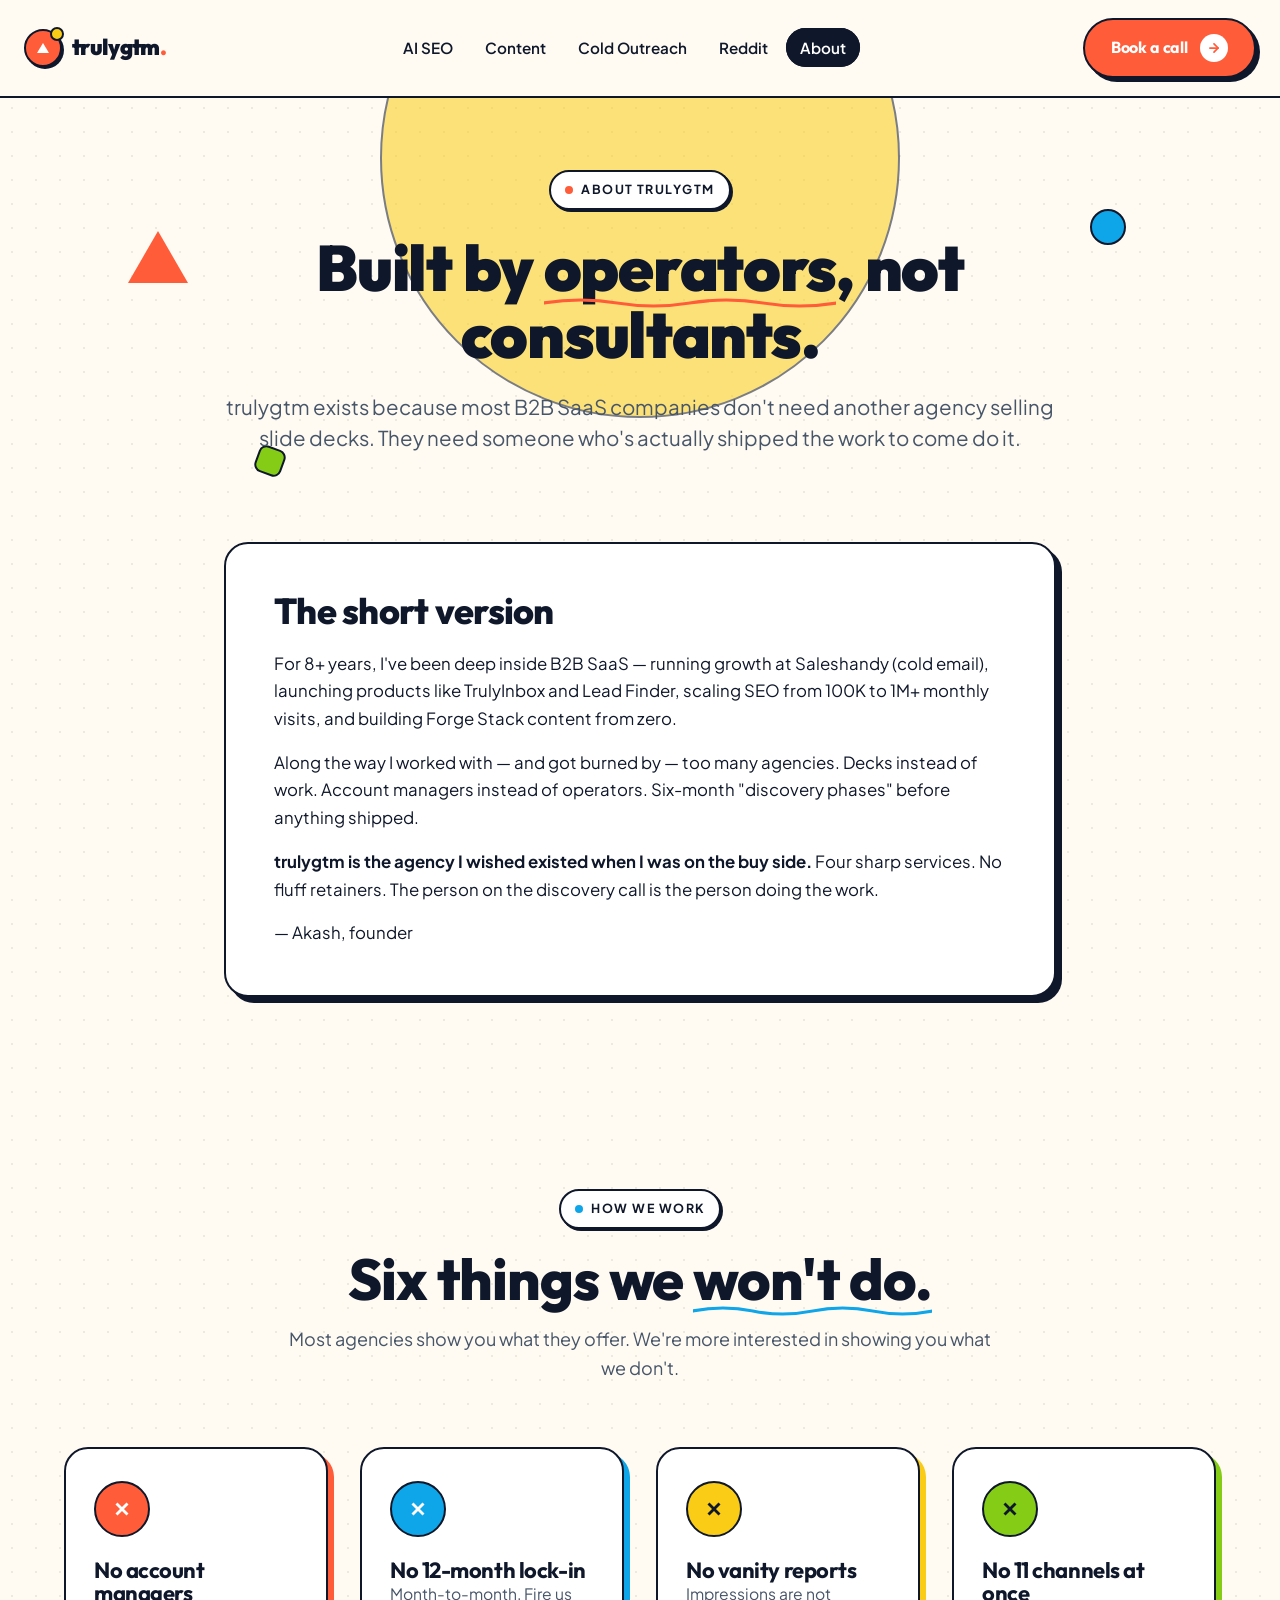
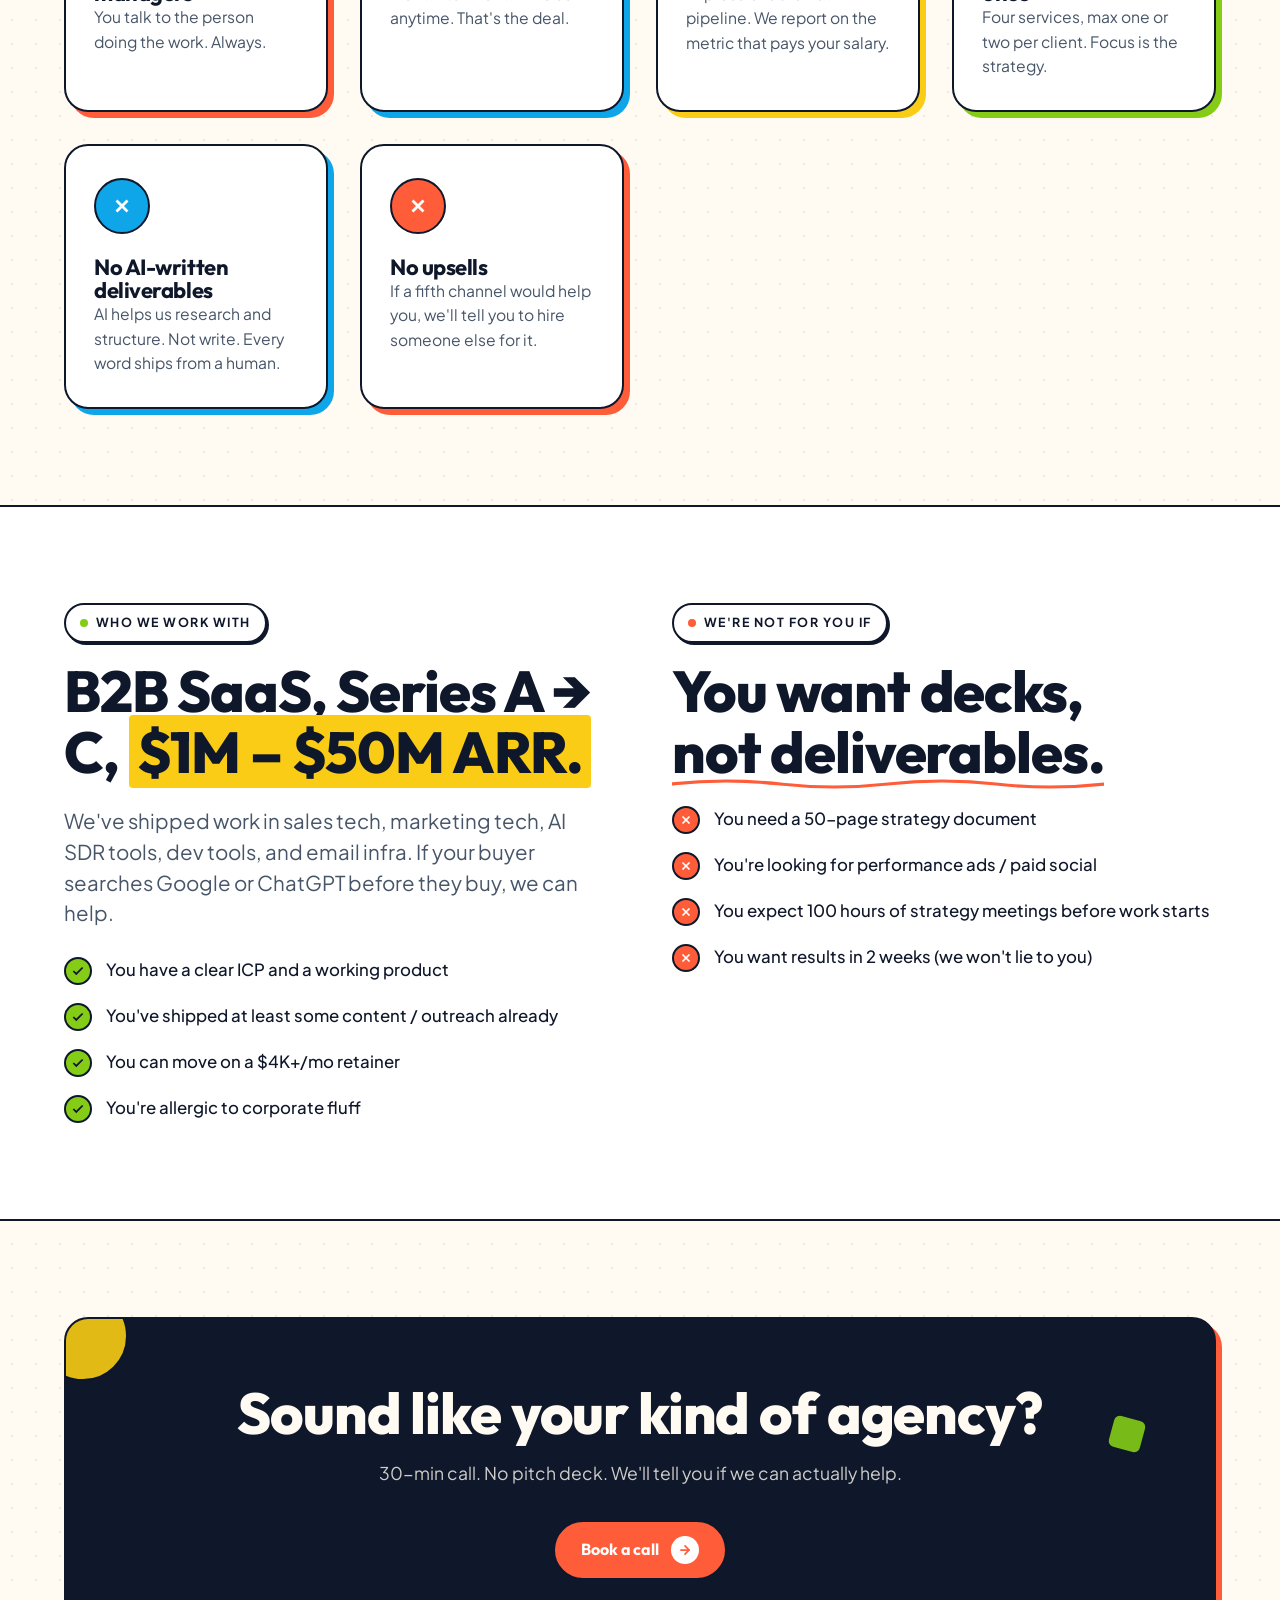
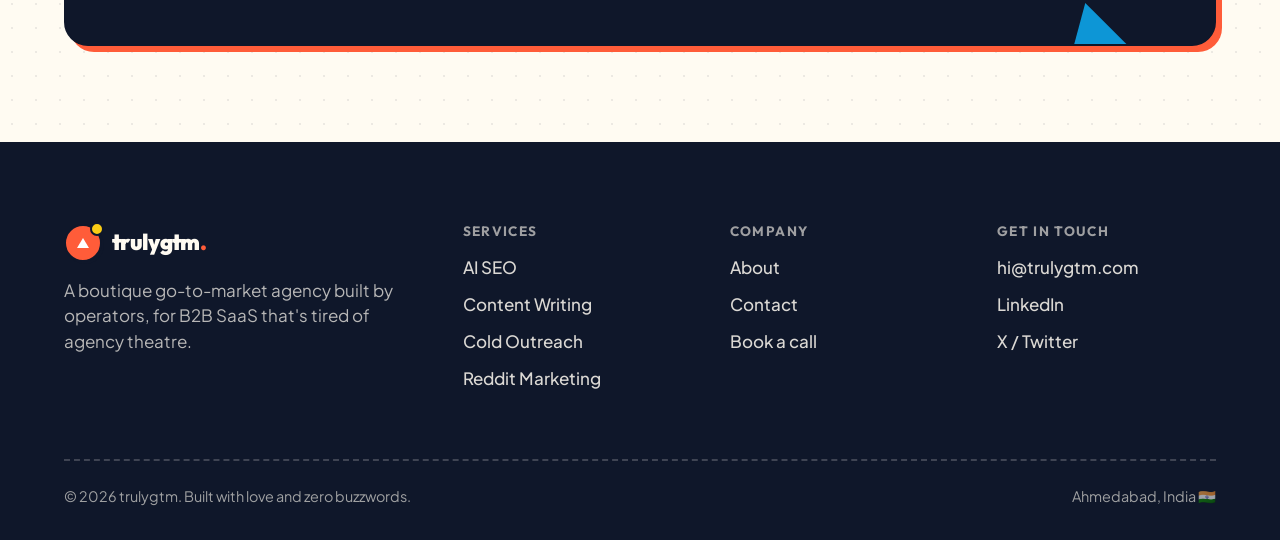
==== about.html @ ab3239a4 "Add files via upload" ====
<!DOCTYPE html>
<html lang="en">
<head>
  <meta charset="UTF-8" />
  <meta name="viewport" content="width=device-width, initial-scale=1.0" />
  <meta name="robots" content="noindex, nofollow" />
  <title>About trulygtm — Operators, not consultants</title>
  <meta name="description" content="trulygtm is a boutique GTM agency built by operators who've shipped real B2B SaaS products. No account managers. No agency theatre." />
  <link rel="stylesheet" href="styles.css" />
</head>
<body>

  <nav class="nav">
    <div class="nav-inner">
      <a href="index.html" class="logo">
        <span class="logo-mark"></span>
        <span>trulygtm<span style="color: var(--accent);">.</span></span>
      </a>
      <ul class="nav-links">
        <li><a href="ai-seo.html">AI SEO</a></li>
        <li><a href="content-writing.html">Content</a></li>
        <li><a href="cold-outreach.html">Cold Outreach</a></li>
        <li><a href="reddit-marketing.html">Reddit</a></li>
        <li><a href="about.html" class="active">About</a></li>
      </ul>
      <div class="nav-cta">
        <a href="book-a-call.html" class="btn btn-primary">Book a call
          <span class="arrow"><svg width="14" height="14" viewBox="0 0 24 24" fill="none" stroke="currentColor" stroke-width="3" stroke-linecap="round" stroke-linejoin="round"><path d="M5 12h14"/><path d="m12 5 7 7-7 7"/></svg></span>
        </a>
        <button class="menu-toggle" aria-label="Open menu">
          <svg width="22" height="22" viewBox="0 0 24 24" fill="none" stroke="currentColor" stroke-width="2.5" stroke-linecap="round"><line x1="4" y1="7" x2="20" y2="7"/><line x1="4" y1="12" x2="20" y2="12"/><line x1="4" y1="17" x2="20" y2="17"/></svg>
        </button>
      </div>
    </div>
  </nav>

  <!-- HERO -->
  <section class="service-hero" style="text-align: center;">
    <div style="position: absolute; width: 520px; height: 520px; background: var(--tertiary); border: 2px solid var(--border); border-radius: 50%; top: -200px; left: 50%; transform: translateX(-50%); opacity: 0.55; z-index: 0;"></div>

    <div class="shape shape-tri float-shape" style="top: 30%; left: 10%; border-bottom-color: var(--accent); animation-delay: -2s;"></div>
    <div class="shape shape-circle float-shape" style="top: 25%; right: 12%; width: 36px; height: 36px; background: var(--secondary); animation-delay: -1s;"></div>
    <div class="shape shape-square float-shape" style="bottom: 15%; left: 20%; width: 28px; height: 28px; background: var(--quaternary); transform: rotate(20deg); animation-delay: -3s;"></div>

    <div class="container-narrow" style="position: relative; z-index: 2;">
      <span class="eyebrow"><span class="dot"></span> About trulygtm</span>
      <h1 style="margin: 24px 0;">Built by <span class="squig">operators</span>, not consultants.</h1>
      <p class="lede" style="margin: 0 auto;">trulygtm exists because most B2B SaaS companies don't need another agency selling slide decks. They need someone who's actually shipped the work to come do it.</p>
    </div>
  </section>

  <!-- STORY -->
  <section style="padding-top: 0;">
    <div class="container-narrow">
      <div style="background: var(--card); border: 2px solid var(--border); border-radius: var(--r-lg); padding: 48px; box-shadow: var(--pop-lg);">
        <h3 style="margin-bottom: 20px;">The short version</h3>
        <p style="font-size: 1.05rem; line-height: 1.65; margin-bottom: 16px;">For 8+ years, I've been deep inside B2B SaaS — running growth at Saleshandy (cold email), launching products like TrulyInbox and Lead Finder, scaling SEO from 100K to 1M+ monthly visits, and building Forge Stack content from zero.</p>
        <p style="font-size: 1.05rem; line-height: 1.65; margin-bottom: 16px;">Along the way I worked with — and got burned by — too many agencies. Decks instead of work. Account managers instead of operators. Six-month "discovery phases" before anything shipped.</p>
        <p style="font-size: 1.05rem; line-height: 1.65; margin-bottom: 16px;"><strong>trulygtm is the agency I wished existed when I was on the buy side.</strong> Four sharp services. No fluff retainers. The person on the discovery call is the person doing the work.</p>
        <p style="font-size: 1.05rem; line-height: 1.65;">— Akash, founder</p>
      </div>
    </div>
  </section>

  <!-- PRINCIPLES -->
  <section>
    <div class="container">
      <div class="section-head">
        <span class="eyebrow sky"><span class="dot"></span> How we work</span>
        <h2>Six things we <span class="squig sky">won't do.</span></h2>
        <p>Most agencies show you what they offer. We're more interested in showing you what we don't.</p>
      </div>

      <div class="cards-grid cols-4">
        <div class="card coral" data-reveal>
          <span class="card-icon coral">
            <svg width="22" height="22" viewBox="0 0 24 24" fill="none" stroke="currentColor" stroke-width="3"><line x1="18" y1="6" x2="6" y2="18"/><line x1="6" y1="6" x2="18" y2="18"/></svg>
          </span>
          <h4>No account managers</h4>
          <p>You talk to the person doing the work. Always.</p>
        </div>
        <div class="card sky" data-reveal>
          <span class="card-icon sky">
            <svg width="22" height="22" viewBox="0 0 24 24" fill="none" stroke="currentColor" stroke-width="3"><line x1="18" y1="6" x2="6" y2="18"/><line x1="6" y1="6" x2="18" y2="18"/></svg>
          </span>
          <h4>No 12-month lock-in</h4>
          <p>Month-to-month. Fire us anytime. That's the deal.</p>
        </div>
        <div class="card sun" data-reveal>
          <span class="card-icon sun">
            <svg width="22" height="22" viewBox="0 0 24 24" fill="none" stroke="currentColor" stroke-width="3"><line x1="18" y1="6" x2="6" y2="18"/><line x1="6" y1="6" x2="18" y2="18"/></svg>
          </span>
          <h4>No vanity reports</h4>
          <p>Impressions are not pipeline. We report on the metric that pays your salary.</p>
        </div>
        <div class="card lime" data-reveal>
          <span class="card-icon lime">
            <svg width="22" height="22" viewBox="0 0 24 24" fill="none" stroke="currentColor" stroke-width="3"><line x1="18" y1="6" x2="6" y2="18"/><line x1="6" y1="6" x2="18" y2="18"/></svg>
          </span>
          <h4>No 11 channels at once</h4>
          <p>Four services, max one or two per client. Focus is the strategy.</p>
        </div>
        <div class="card sky" data-reveal>
          <span class="card-icon sky">
            <svg width="22" height="22" viewBox="0 0 24 24" fill="none" stroke="currentColor" stroke-width="3"><line x1="18" y1="6" x2="6" y2="18"/><line x1="6" y1="6" x2="18" y2="18"/></svg>
          </span>
          <h4>No AI-written deliverables</h4>
          <p>AI helps us research and structure. Not write. Every word ships from a human.</p>
        </div>
        <div class="card coral" data-reveal>
          <span class="card-icon coral">
            <svg width="22" height="22" viewBox="0 0 24 24" fill="none" stroke="currentColor" stroke-width="3"><line x1="18" y1="6" x2="6" y2="18"/><line x1="6" y1="6" x2="18" y2="18"/></svg>
          </span>
          <h4>No upsells</h4>
          <p>If a fifth channel would help you, we'll tell you to hire someone else for it.</p>
        </div>
      </div>
    </div>
  </section>

  <!-- WHO WE WORK WITH -->
  <section style="background: var(--card); border-top: 2px solid var(--border); border-bottom: 2px solid var(--border);">
    <div class="container">
      <div class="two-col">
        <div>
          <span class="eyebrow lime" style="--accent: var(--quaternary);"><span class="dot"></span> Who we work with</span>
          <h2 style="margin: 18px 0 24px;">B2B SaaS, Series A → C, <span class="highlight">$1M – $50M ARR.</span></h2>
          <p class="lede" style="margin-bottom: 28px;">We've shipped work in sales tech, marketing tech, AI SDR tools, dev tools, and email infra. If your buyer searches Google or ChatGPT before they buy, we can help.</p>

          <ul class="feature-list">
            <li>
              <span class="check"><svg width="14" height="14" viewBox="0 0 24 24" fill="none" stroke="currentColor" stroke-width="3"><path d="M20 6 9 17l-5-5"/></svg></span>
              You have a clear ICP and a working product
            </li>
            <li>
              <span class="check"><svg width="14" height="14" viewBox="0 0 24 24" fill="none" stroke="currentColor" stroke-width="3"><path d="M20 6 9 17l-5-5"/></svg></span>
              You've shipped at least some content / outreach already
            </li>
            <li>
              <span class="check"><svg width="14" height="14" viewBox="0 0 24 24" fill="none" stroke="currentColor" stroke-width="3"><path d="M20 6 9 17l-5-5"/></svg></span>
              You can move on a $4K+/mo retainer
            </li>
            <li>
              <span class="check"><svg width="14" height="14" viewBox="0 0 24 24" fill="none" stroke="currentColor" stroke-width="3"><path d="M20 6 9 17l-5-5"/></svg></span>
              You're allergic to corporate fluff
            </li>
          </ul>
        </div>

        <div>
          <span class="eyebrow"><span class="dot"></span> We're not for you if</span>
          <h2 style="margin: 18px 0 24px;">You want decks, <span class="squig">not deliverables.</span></h2>
          <ul class="feature-list">
            <li>
              <span class="check" style="background: var(--accent); color: white;"><svg width="14" height="14" viewBox="0 0 24 24" fill="none" stroke="currentColor" stroke-width="3"><line x1="18" y1="6" x2="6" y2="18"/><line x1="6" y1="6" x2="18" y2="18"/></svg></span>
              You need a 50-page strategy document
            </li>
            <li>
              <span class="check" style="background: var(--accent); color: white;"><svg width="14" height="14" viewBox="0 0 24 24" fill="none" stroke="currentColor" stroke-width="3"><line x1="18" y1="6" x2="6" y2="18"/><line x1="6" y1="6" x2="18" y2="18"/></svg></span>
              You're looking for performance ads / paid social
            </li>
            <li>
              <span class="check" style="background: var(--accent); color: white;"><svg width="14" height="14" viewBox="0 0 24 24" fill="none" stroke="currentColor" stroke-width="3"><line x1="18" y1="6" x2="6" y2="18"/><line x1="6" y1="6" x2="18" y2="18"/></svg></span>
              You expect 100 hours of strategy meetings before work starts
            </li>
            <li>
              <span class="check" style="background: var(--accent); color: white;"><svg width="14" height="14" viewBox="0 0 24 24" fill="none" stroke="currentColor" stroke-width="3"><line x1="18" y1="6" x2="6" y2="18"/><line x1="6" y1="6" x2="18" y2="18"/></svg></span>
              You want results in 2 weeks (we won't lie to you)
            </li>
          </ul>
        </div>
      </div>
    </div>
  </section>

  <!-- CTA -->
  <section>
    <div class="container">
      <div class="cta-banner">
        <div class="shape shape-circle" style="top: -28px; left: -28px; width: 90px; height: 90px; background: var(--tertiary);"></div>
        <div class="shape shape-tri" style="bottom: -10px; right: 8%; transform: rotate(-15deg); border-bottom-color: var(--secondary);"></div>
        <div class="shape shape-square" style="top: 30%; right: 6%; width: 36px; height: 36px; background: var(--quaternary); transform: rotate(15deg);"></div>
        <h2>Sound like your kind of agency?</h2>
        <p>30-min call. No pitch deck. We'll tell you if we can actually help.</p>
        <a href="book-a-call.html" class="btn btn-primary">Book a call
          <span class="arrow"><svg width="14" height="14" viewBox="0 0 24 24" fill="none" stroke="currentColor" stroke-width="3" stroke-linecap="round" stroke-linejoin="round"><path d="M5 12h14"/><path d="m12 5 7 7-7 7"/></svg></span>
        </a>
      </div>
    </div>
  </section>

  <footer>
    <div class="container">
      <div class="footer-grid">
        <div>
          <a href="index.html" class="logo" style="color: var(--bg);">
            <span class="logo-mark"></span>
            <span>trulygtm<span style="color: var(--accent);">.</span></span>
          </a>
          <p class="footer-tagline">A boutique go-to-market agency built by operators, for B2B SaaS that's tired of agency theatre.</p>
        </div>
        <div>
          <h5>Services</h5>
          <ul>
            <li><a href="ai-seo.html">AI SEO</a></li>
            <li><a href="content-writing.html">Content Writing</a></li>
            <li><a href="cold-outreach.html">Cold Outreach</a></li>
            <li><a href="reddit-marketing.html">Reddit Marketing</a></li>
          </ul>
        </div>
        <div>
          <h5>Company</h5>
          <ul>
            <li><a href="about.html">About</a></li>
            <li><a href="contact.html">Contact</a></li>
            <li><a href="book-a-call.html">Book a call</a></li>
          </ul>
        </div>
        <div>
          <h5>Get in touch</h5>
          <ul>
            <li><a href="mailto:hi@trulygtm.com">hi@trulygtm.com</a></li>
            <li><a href="#">LinkedIn</a></li>
            <li><a href="#">X / Twitter</a></li>
          </ul>
        </div>
      </div>
      <div class="footer-bottom">
        <span>© 2026 trulygtm. Built with love and zero buzzwords.</span>
        <span>Ahmedabad, India 🇮🇳</span>
      </div>
    </div>
  </footer>

  <script src="main.js"></script>
</body>
</html>
---- styles.css ----
/* ==========================================================================
   trulygtm.com — Playful Geometric Design System
   Color direction: Coral / Sky / Sun / Lime on warm cream
   ========================================================================== */

@import url('https://fonts.googleapis.com/css2?family=Outfit:wght@500;700;800;900&family=Plus+Jakarta+Sans:wght@400;500;600;700&display=swap');

/* --- Tokens --- */
:root {
  /* Colors */
  --bg: #FFFBF2;
  --fg: #0F172A;
  --muted: #F1F5F9;
  --muted-fg: #475569;
  --accent: #FF5C39;
  --accent-fg: #FFFFFF;
  --secondary: #0EA5E9;
  --tertiary: #FACC15;
  --quaternary: #84CC16;
  --border: #0F172A;
  --card: #FFFFFF;
  --ring: #FF5C39;

  /* Radii */
  --r-sm: 8px;
  --r-md: 16px;
  --r-lg: 24px;
  --r-full: 9999px;

  /* Shadow tokens */
  --pop: 4px 4px 0 0 var(--border);
  --pop-lg: 6px 6px 0 0 var(--border);
  --pop-sm: 2px 2px 0 0 var(--border);
  --pop-coral: 6px 6px 0 0 var(--accent);
  --pop-sky: 6px 6px 0 0 var(--secondary);
  --pop-sun: 6px 6px 0 0 var(--tertiary);
  --pop-lime: 6px 6px 0 0 var(--quaternary);

  /* Easing */
  --bounce: cubic-bezier(0.34, 1.56, 0.64, 1);
}

/* --- Reset --- */
*,
*::before,
*::after {
  box-sizing: border-box;
  margin: 0;
  padding: 0;
}

html {
  scroll-behavior: smooth;
}

body {
  background: var(--bg);
  color: var(--fg);
  font-family: 'Plus Jakarta Sans', system-ui, sans-serif;
  font-size: 17px;
  line-height: 1.6;
  -webkit-font-smoothing: antialiased;
  text-rendering: optimizeLegibility;
  overflow-x: hidden;
  background-image:
    radial-gradient(circle, rgba(15, 23, 42, 0.08) 1px, transparent 1px);
  background-size: 24px 24px;
  background-position: 0 0;
}

img,
svg {
  display: block;
  max-width: 100%;
}

a {
  color: inherit;
  text-decoration: none;
}

button {
  font-family: inherit;
  cursor: pointer;
  border: none;
  background: none;
}

ul {
  list-style: none;
}

/* --- Typography --- */
h1, h2, h3, h4, h5 {
  font-family: 'Outfit', system-ui, sans-serif;
  font-weight: 800;
  letter-spacing: -0.02em;
  line-height: 1.05;
  color: var(--fg);
}

h1 { font-size: clamp(2.5rem, 6vw, 5.5rem); font-weight: 900; }
h2 { font-size: clamp(2rem, 4.5vw, 3.75rem); }
h3 { font-size: clamp(1.5rem, 3vw, 2.25rem); }
h4 { font-size: 1.375rem; font-weight: 700; }
h5 { font-size: 1.125rem; font-weight: 700; }

.eyebrow {
  display: inline-flex;
  align-items: center;
  gap: 8px;
  font-family: 'Plus Jakarta Sans', sans-serif;
  font-size: 0.78rem;
  font-weight: 700;
  letter-spacing: 0.12em;
  text-transform: uppercase;
  padding: 8px 14px;
  background: var(--card);
  border: 2px solid var(--border);
  border-radius: var(--r-full);
  box-shadow: var(--pop-sm);
}

.eyebrow .dot {
  width: 8px;
  height: 8px;
  border-radius: 50%;
  background: var(--accent);
}

.eyebrow.sky .dot { background: var(--secondary); }
.eyebrow.sun .dot { background: var(--tertiary); }
.eyebrow.lime .dot { background: var(--quaternary); }

p { color: var(--fg); }
.muted { color: var(--muted-fg); }

.lede {
  font-size: clamp(1.125rem, 1.6vw, 1.375rem);
  line-height: 1.5;
  color: var(--muted-fg);
  max-width: 60ch;
}

/* Highlight word — squiggle underline */
.squig {
  position: relative;
  display: inline-block;
  white-space: nowrap;
}
.squig::after {
  content: '';
  position: absolute;
  left: 0;
  right: 0;
  bottom: -8px;
  height: 12px;
  background-image: url("data:image/svg+xml,%3Csvg xmlns='http://www.w3.org/2000/svg' viewBox='0 0 100 12' preserveAspectRatio='none'%3E%3Cpath d='M0 6 Q 12.5 0 25 6 T 50 6 T 75 6 T 100 6' fill='none' stroke='%23FF5C39' stroke-width='3' stroke-linecap='round'/%3E%3C/svg%3E");
  background-repeat: no-repeat;
  background-size: 100% 100%;
}
.squig.sky::after {
  background-image: url("data:image/svg+xml,%3Csvg xmlns='http://www.w3.org/2000/svg' viewBox='0 0 100 12' preserveAspectRatio='none'%3E%3Cpath d='M0 6 Q 12.5 0 25 6 T 50 6 T 75 6 T 100 6' fill='none' stroke='%230EA5E9' stroke-width='3' stroke-linecap='round'/%3E%3C/svg%3E");
}
.squig.sun::after {
  background-image: url("data:image/svg+xml,%3Csvg xmlns='http://www.w3.org/2000/svg' viewBox='0 0 100 12' preserveAspectRatio='none'%3E%3Cpath d='M0 6 Q 12.5 0 25 6 T 50 6 T 75 6 T 100 6' fill='none' stroke='%23FACC15' stroke-width='3' stroke-linecap='round'/%3E%3C/svg%3E");
}

.highlight {
  background: var(--tertiary);
  padding: 0 8px;
  border-radius: 4px;
  box-decoration-break: clone;
  -webkit-box-decoration-break: clone;
}

/* --- Layout --- */
.container {
  max-width: 1200px;
  margin: 0 auto;
  padding: 0 24px;
}

.container-narrow {
  max-width: 880px;
  margin: 0 auto;
  padding: 0 24px;
}

section {
  position: relative;
  padding: 96px 0;
}

@media (max-width: 768px) {
  section { padding: 64px 0; }
}

/* --- Buttons --- */
.btn {
  display: inline-flex;
  align-items: center;
  gap: 12px;
  padding: 14px 26px;
  font-family: 'Outfit', sans-serif;
  font-weight: 700;
  font-size: 1rem;
  letter-spacing: -0.01em;
  border-radius: var(--r-full);
  border: 2px solid var(--border);
  transition: transform 0.25s var(--bounce), box-shadow 0.25s var(--bounce);
  text-decoration: none;
  position: relative;
  white-space: nowrap;
}

.btn-primary {
  background: var(--accent);
  color: var(--accent-fg);
  box-shadow: var(--pop);
}

.btn-primary:hover {
  transform: translate(-2px, -2px);
  box-shadow: var(--pop-lg);
}

.btn-primary:active {
  transform: translate(2px, 2px);
  box-shadow: var(--pop-sm);
}

.btn-primary .arrow {
  width: 28px;
  height: 28px;
  background: white;
  color: var(--accent);
  border-radius: 50%;
  display: inline-flex;
  align-items: center;
  justify-content: center;
  flex-shrink: 0;
  transition: transform 0.3s var(--bounce);
}

.btn-primary:hover .arrow {
  transform: translateX(4px);
}

.btn-secondary {
  background: transparent;
  color: var(--fg);
  box-shadow: var(--pop);
}

.btn-secondary:hover {
  background: var(--tertiary);
  transform: translate(-2px, -2px);
  box-shadow: var(--pop-lg);
}

.btn-ghost {
  border: none;
  background: transparent;
  font-weight: 700;
  color: var(--fg);
  padding: 12px 18px;
}

.btn-ghost:hover {
  color: var(--accent);
}

/* --- Nav --- */
.nav {
  position: sticky;
  top: 0;
  z-index: 50;
  background: rgba(255, 251, 242, 0.85);
  backdrop-filter: blur(10px);
  border-bottom: 2px solid var(--border);
}

.nav-inner {
  display: flex;
  align-items: center;
  justify-content: space-between;
  padding: 18px 24px;
  max-width: 1280px;
  margin: 0 auto;
  gap: 24px;
}

.logo {
  display: flex;
  align-items: center;
  gap: 10px;
  font-family: 'Outfit', sans-serif;
  font-weight: 900;
  font-size: 1.4rem;
  letter-spacing: -0.03em;
}

.logo-mark {
  width: 38px;
  height: 38px;
  background: var(--accent);
  border: 2px solid var(--border);
  border-radius: 50%;
  display: inline-flex;
  align-items: center;
  justify-content: center;
  position: relative;
  box-shadow: var(--pop-sm);
}

.logo-mark::before {
  content: '';
  width: 14px;
  height: 14px;
  background: var(--tertiary);
  border: 2px solid var(--border);
  border-radius: 50%;
  position: absolute;
  top: -4px;
  right: -4px;
}

.logo-mark::after {
  content: '';
  width: 0;
  height: 0;
  border-left: 6px solid transparent;
  border-right: 6px solid transparent;
  border-bottom: 10px solid white;
}

.nav-links {
  display: flex;
  align-items: center;
  gap: 4px;
}

.nav-links a {
  font-weight: 600;
  font-size: 0.95rem;
  padding: 10px 14px;
  border-radius: var(--r-full);
  transition: all 0.2s ease;
}

.nav-links a:hover {
  background: var(--tertiary);
  border: 2px solid var(--border);
  padding: 8px 12px;
}

.nav-links a.active {
  background: var(--fg);
  color: white;
  border: 2px solid var(--border);
  padding: 8px 12px;
}

.nav-cta {
  display: flex;
  align-items: center;
  gap: 8px;
}

.menu-toggle {
  display: none;
  width: 44px;
  height: 44px;
  background: var(--card);
  border: 2px solid var(--border);
  border-radius: var(--r-md);
  box-shadow: var(--pop-sm);
  align-items: center;
  justify-content: center;
}

@media (max-width: 920px) {
  .nav-links {
    display: none;
    position: absolute;
    top: 100%;
    left: 16px;
    right: 16px;
    flex-direction: column;
    background: var(--card);
    border: 2px solid var(--border);
    border-radius: var(--r-lg);
    box-shadow: var(--pop);
    padding: 16px;
    margin-top: 8px;
  }
  .nav-links.open { display: flex; }
  .nav-links a { width: 100%; text-align: left; }
  .menu-toggle { display: inline-flex; }
  .nav-cta .btn-primary { display: none; }
}

/* --- Hero --- */
.hero {
  padding: 80px 0 120px;
  position: relative;
  overflow: hidden;
}

.hero-grid {
  display: grid;
  grid-template-columns: 1.1fr 0.9fr;
  gap: 64px;
  align-items: center;
  position: relative;
  z-index: 2;
}

.hero h1 {
  margin: 24px 0 28px;
}

.hero-actions {
  display: flex;
  gap: 14px;
  flex-wrap: wrap;
  margin-top: 36px;
}

/* Hero giant decorative circle */
.hero-blob {
  position: absolute;
  width: 460px;
  height: 460px;
  background: var(--tertiary);
  border: 2px solid var(--border);
  border-radius: 50%;
  top: -120px;
  left: -160px;
  z-index: 0;
  opacity: 0.55;
}

/* Hero visual block */
.hero-visual {
  position: relative;
  aspect-ratio: 1 / 1;
  max-width: 520px;
  margin-left: auto;
}

@media (max-width: 920px) {
  .hero-grid {
    grid-template-columns: 1fr;
    gap: 40px;
  }
  .hero-blob {
    width: 280px;
    height: 280px;
    top: -80px;
    left: -100px;
  }
  .hero-visual {
    max-width: 380px;
    margin: 0 auto;
  }
}

/* --- Floating shapes --- */
.shape {
  position: absolute;
  border: 2px solid var(--border);
  pointer-events: none;
}

.shape-circle { border-radius: 50%; }
.shape-tri {
  width: 0; height: 0;
  border-left: 30px solid transparent;
  border-right: 30px solid transparent;
  border-bottom: 52px solid var(--tertiary);
  border-top: none;
  background: none;
}
.shape-square {
  border-radius: var(--r-sm);
}
.shape-pill {
  border-radius: var(--r-full);
}

/* --- Trust strip / Marquee --- */
.marquee {
  border-top: 2px solid var(--border);
  border-bottom: 2px solid var(--border);
  background: var(--fg);
  color: var(--bg);
  overflow: hidden;
  padding: 18px 0;
}

.marquee-track {
  display: flex;
  gap: 64px;
  animation: marquee 28s linear infinite;
  white-space: nowrap;
  font-family: 'Outfit', sans-serif;
  font-weight: 800;
  font-size: 1.5rem;
  letter-spacing: -0.01em;
}

.marquee-track span {
  display: inline-flex;
  align-items: center;
  gap: 64px;
}

.marquee-track .pip {
  width: 14px;
  height: 14px;
  background: var(--accent);
  border-radius: 50%;
  flex-shrink: 0;
}

@keyframes marquee {
  to { transform: translateX(-50%); }
}

/* --- Section header --- */
.section-head {
  text-align: center;
  max-width: 720px;
  margin: 0 auto 64px;
}

.section-head .eyebrow {
  margin-bottom: 20px;
}

.section-head h2 {
  margin-bottom: 16px;
}

.section-head p {
  color: var(--muted-fg);
  font-size: 1.125rem;
}

/* --- Sticker Cards --- */
.cards-grid {
  display: grid;
  grid-template-columns: repeat(auto-fit, minmax(290px, 1fr));
  gap: 32px;
}

.cards-grid.cols-4 {
  grid-template-columns: repeat(4, 1fr);
}

@media (max-width: 1024px) { .cards-grid.cols-4 { grid-template-columns: repeat(2, 1fr); } }
@media (max-width: 560px) { .cards-grid.cols-4 { grid-template-columns: 1fr; } }

.card {
  background: var(--card);
  border: 2px solid var(--border);
  border-radius: var(--r-lg);
  padding: 32px 28px;
  position: relative;
  transition: transform 0.3s var(--bounce), box-shadow 0.3s var(--bounce);
  box-shadow: var(--pop-lg);
}

.card:hover {
  transform: translate(-3px, -3px) rotate(-0.6deg);
  box-shadow: 10px 10px 0 0 var(--border);
}

.card.coral { box-shadow: var(--pop-coral); }
.card.coral:hover { box-shadow: 10px 10px 0 0 var(--accent); }
.card.sky { box-shadow: var(--pop-sky); }
.card.sky:hover { box-shadow: 10px 10px 0 0 var(--secondary); }
.card.sun { box-shadow: var(--pop-sun); }
.card.sun:hover { box-shadow: 10px 10px 0 0 var(--tertiary); }
.card.lime { box-shadow: var(--pop-lime); }
.card.lime:hover { box-shadow: 10px 10px 0 0 var(--quaternary); }

.card-icon {
  width: 56px;
  height: 56px;
  background: var(--tertiary);
  border: 2px solid var(--border);
  border-radius: 50%;
  display: inline-flex;
  align-items: center;
  justify-content: center;
  margin-bottom: 22px;
  position: relative;
  flex-shrink: 0;
}

.card-icon.coral { background: var(--accent); color: white; }
.card-icon.sky { background: var(--secondary); color: white; }
.card-icon.sun { background: var(--tertiary); }
.card-icon.lime { background: var(--quaternary); }

.card h3 {
  font-size: 1.5rem;
  margin-bottom: 12px;
}

.card p {
  color: var(--muted-fg);
  font-size: 0.98rem;
  line-height: 1.55;
}

.card-link {
  display: inline-flex;
  align-items: center;
  gap: 6px;
  margin-top: 20px;
  font-family: 'Outfit', sans-serif;
  font-weight: 700;
  font-size: 0.95rem;
  color: var(--fg);
  border-bottom: 2px solid var(--fg);
  padding-bottom: 2px;
  transition: gap 0.25s var(--bounce), color 0.2s ease;
}

.card-link:hover {
  gap: 12px;
  color: var(--accent);
  border-color: var(--accent);
}

/* "Floating icon on top edge" variant */
.card-floaty {
  margin-top: 28px;
}
.card-floaty .card-icon {
  position: absolute;
  top: -28px;
  left: 28px;
  margin-bottom: 0;
}

/* --- Stats strip --- */
.stats {
  display: grid;
  grid-template-columns: repeat(4, 1fr);
  gap: 0;
  border: 2px solid var(--border);
  border-radius: var(--r-lg);
  background: var(--card);
  overflow: hidden;
  box-shadow: var(--pop-lg);
}

.stat {
  padding: 36px 28px;
  border-right: 2px solid var(--border);
  text-align: center;
  position: relative;
}

.stat:last-child { border-right: none; }

.stat-num {
  font-family: 'Outfit', sans-serif;
  font-weight: 900;
  font-size: clamp(2.5rem, 5vw, 4rem);
  line-height: 1;
  letter-spacing: -0.04em;
  color: var(--accent);
  margin-bottom: 8px;
}

.stat:nth-child(2) .stat-num { color: var(--secondary); }
.stat:nth-child(3) .stat-num { color: var(--quaternary); }
.stat:nth-child(4) .stat-num { color: var(--fg); }

.stat-label {
  font-size: 0.9rem;
  color: var(--muted-fg);
  font-weight: 600;
}

@media (max-width: 768px) {
  .stats { grid-template-columns: repeat(2, 1fr); }
  .stat { border-right: 2px solid var(--border); border-bottom: 2px solid var(--border); }
  .stat:nth-child(2) { border-right: none; }
  .stat:nth-child(3), .stat:nth-child(4) { border-bottom: none; }
  .stat:nth-child(4) { border-right: none; }
}

/* --- Process steps --- */
.steps {
  display: grid;
  grid-template-columns: repeat(4, 1fr);
  gap: 24px;
  position: relative;
}

@media (max-width: 920px) { .steps { grid-template-columns: repeat(2, 1fr); } }
@media (max-width: 560px) { .steps { grid-template-columns: 1fr; } }

.step {
  background: var(--card);
  border: 2px solid var(--border);
  border-radius: var(--r-lg);
  padding: 28px 24px;
  position: relative;
}

.step-num {
  display: inline-flex;
  align-items: center;
  justify-content: center;
  width: 44px;
  height: 44px;
  border-radius: 50%;
  background: var(--fg);
  color: var(--bg);
  font-family: 'Outfit', sans-serif;
  font-weight: 900;
  font-size: 1.1rem;
  border: 2px solid var(--border);
  margin-bottom: 18px;
}

.step:nth-child(1) .step-num { background: var(--accent); }
.step:nth-child(2) .step-num { background: var(--secondary); }
.step:nth-child(3) .step-num { background: var(--quaternary); }
.step:nth-child(4) .step-num { background: var(--tertiary); color: var(--fg); }

.step h4 { margin-bottom: 8px; }
.step p { color: var(--muted-fg); font-size: 0.95rem; }

/* --- FAQ --- */
.faq {
  max-width: 760px;
  margin: 0 auto;
}

.faq-item {
  background: var(--card);
  border: 2px solid var(--border);
  border-radius: var(--r-md);
  margin-bottom: 16px;
  box-shadow: var(--pop-sm);
  overflow: hidden;
  transition: box-shadow 0.2s ease;
}

.faq-item[open] {
  box-shadow: var(--pop);
}

.faq-item summary {
  padding: 22px 26px;
  font-family: 'Outfit', sans-serif;
  font-weight: 700;
  font-size: 1.1rem;
  cursor: pointer;
  display: flex;
  justify-content: space-between;
  align-items: center;
  list-style: none;
  gap: 16px;
}

.faq-item summary::-webkit-details-marker { display: none; }

.faq-item summary::after {
  content: '+';
  font-size: 1.6rem;
  font-weight: 700;
  color: var(--accent);
  width: 32px;
  height: 32px;
  border: 2px solid var(--border);
  border-radius: 50%;
  display: inline-flex;
  align-items: center;
  justify-content: center;
  background: var(--bg);
  flex-shrink: 0;
  transition: transform 0.3s var(--bounce);
}

.faq-item[open] summary::after {
  content: '−';
  background: var(--accent);
  color: white;
  transform: rotate(180deg);
}

.faq-item-body {
  padding: 0 26px 24px;
  color: var(--muted-fg);
  line-height: 1.6;
}

/* --- CTA Banner --- */
.cta-banner {
  background: var(--fg);
  color: var(--bg);
  border: 2px solid var(--border);
  border-radius: var(--r-lg);
  padding: 64px 48px;
  text-align: center;
  position: relative;
  overflow: hidden;
  box-shadow: var(--pop-coral);
}

.cta-banner h2 {
  color: var(--bg);
  margin-bottom: 16px;
  position: relative;
  z-index: 2;
}

.cta-banner p {
  color: rgba(255, 251, 242, 0.8);
  margin-bottom: 32px;
  font-size: 1.1rem;
  position: relative;
  z-index: 2;
}

.cta-banner .btn-primary {
  position: relative;
  z-index: 2;
}

.cta-banner .shape {
  opacity: 0.9;
}

@media (max-width: 600px) {
  .cta-banner { padding: 48px 24px; }
}

/* --- Footer --- */
footer {
  background: var(--fg);
  color: var(--bg);
  padding: 80px 0 32px;
  border-top: 2px solid var(--border);
}

.footer-grid {
  display: grid;
  grid-template-columns: 1.6fr 1fr 1fr 1fr;
  gap: 48px;
  margin-bottom: 56px;
}

@media (max-width: 768px) {
  .footer-grid { grid-template-columns: 1fr 1fr; gap: 36px; }
}
@media (max-width: 480px) {
  .footer-grid { grid-template-columns: 1fr; }
}

.footer-grid h5 {
  color: var(--bg);
  font-size: 0.85rem;
  text-transform: uppercase;
  letter-spacing: 0.1em;
  margin-bottom: 16px;
  opacity: 0.6;
}

.footer-grid ul li {
  margin-bottom: 10px;
}

.footer-grid ul li a {
  color: var(--bg);
  font-weight: 500;
  opacity: 0.85;
  transition: opacity 0.2s, color 0.2s;
}

.footer-grid ul li a:hover {
  opacity: 1;
  color: var(--tertiary);
}

.footer-tagline {
  color: rgba(255, 251, 242, 0.7);
  margin-top: 16px;
  max-width: 32ch;
  line-height: 1.5;
}

.footer-bottom {
  display: flex;
  justify-content: space-between;
  align-items: center;
  border-top: 2px dashed rgba(255, 251, 242, 0.2);
  padding-top: 24px;
  font-size: 0.9rem;
  color: rgba(255, 251, 242, 0.6);
  flex-wrap: wrap;
  gap: 16px;
}

/* --- Service page hero --- */
.service-hero {
  padding: 72px 0 88px;
  position: relative;
  overflow: hidden;
}

.service-hero-grid {
  display: grid;
  grid-template-columns: 1.2fr 0.8fr;
  gap: 56px;
  align-items: center;
}

.service-hero h1 {
  font-size: clamp(2.25rem, 5vw, 4.5rem);
  margin: 20px 0 24px;
}

.service-hero .lede {
  margin-bottom: 32px;
}

@media (max-width: 920px) {
  .service-hero-grid { grid-template-columns: 1fr; gap: 40px; }
}

/* --- Two column --- */
.two-col {
  display: grid;
  grid-template-columns: 1fr 1fr;
  gap: 64px;
  align-items: start;
}

@media (max-width: 920px) {
  .two-col { grid-template-columns: 1fr; gap: 40px; }
}

/* --- Feature list --- */
.feature-list {
  display: flex;
  flex-direction: column;
  gap: 18px;
}

.feature-list li {
  display: flex;
  gap: 14px;
  align-items: flex-start;
  font-size: 1.05rem;
  font-weight: 500;
}

.feature-list .check {
  width: 28px;
  height: 28px;
  background: var(--quaternary);
  border: 2px solid var(--border);
  border-radius: 50%;
  display: inline-flex;
  align-items: center;
  justify-content: center;
  flex-shrink: 0;
  color: var(--fg);
}

/* --- Form --- */
.form-card {
  background: var(--card);
  border: 2px solid var(--border);
  border-radius: var(--r-lg);
  padding: 40px;
  box-shadow: var(--pop-lg);
}

@media (max-width: 600px) { .form-card { padding: 28px 24px; } }

.form-row {
  display: grid;
  grid-template-columns: 1fr 1fr;
  gap: 20px;
  margin-bottom: 20px;
}

@media (max-width: 600px) { .form-row { grid-template-columns: 1fr; } }

.form-field {
  display: flex;
  flex-direction: column;
  gap: 8px;
  margin-bottom: 20px;
}

.form-field label {
  font-family: 'Outfit', sans-serif;
  font-size: 0.78rem;
  font-weight: 700;
  text-transform: uppercase;
  letter-spacing: 0.1em;
}

.form-field input,
.form-field textarea,
.form-field select {
  padding: 14px 16px;
  border: 2px solid #CBD5E1;
  border-radius: var(--r-md);
  background: white;
  font-family: 'Plus Jakarta Sans', sans-serif;
  font-size: 1rem;
  color: var(--fg);
  transition: all 0.2s ease;
  font-weight: 500;
}

.form-field input:focus,
.form-field textarea:focus,
.form-field select:focus {
  outline: none;
  border-color: var(--accent);
  box-shadow: 4px 4px 0 0 var(--accent);
}

.form-field textarea {
  resize: vertical;
  min-height: 120px;
  font-family: inherit;
}

/* --- Visual hero collage --- */
.collage {
  position: relative;
  width: 100%;
  height: 100%;
  min-height: 460px;
}

.collage-tile {
  position: absolute;
  background: var(--card);
  border: 2px solid var(--border);
  border-radius: var(--r-lg);
  padding: 20px;
  box-shadow: var(--pop);
}

/* --- Tags / pill list --- */
.tags {
  display: flex;
  flex-wrap: wrap;
  gap: 10px;
}
.tag {
  padding: 8px 14px;
  background: var(--card);
  border: 2px solid var(--border);
  border-radius: var(--r-full);
  font-size: 0.85rem;
  font-weight: 600;
  font-family: 'Outfit', sans-serif;
  box-shadow: var(--pop-sm);
}
.tag.coral { background: var(--accent); color: white; }
.tag.sky   { background: var(--secondary); color: white; }
.tag.sun   { background: var(--tertiary); color: var(--fg); }
.tag.lime  { background: var(--quaternary); color: var(--fg); }

/* --- Testimonial / quote card --- */
.quote-card {
  background: var(--tertiary);
  border: 2px solid var(--border);
  border-radius: var(--r-lg);
  padding: 36px 32px;
  box-shadow: var(--pop);
  position: relative;
}

.quote-card::before {
  content: '"';
  position: absolute;
  top: -28px;
  left: 24px;
  font-family: 'Outfit', sans-serif;
  font-size: 5rem;
  font-weight: 900;
  background: var(--accent);
  color: white;
  width: 56px;
  height: 56px;
  border: 2px solid var(--border);
  border-radius: 50%;
  display: flex;
  align-items: center;
  justify-content: center;
  line-height: 0.7;
  padding-top: 18px;
}

.quote-card blockquote {
  font-family: 'Outfit', sans-serif;
  font-weight: 600;
  font-size: 1.25rem;
  line-height: 1.4;
  margin-bottom: 20px;
  color: var(--fg);
}

.quote-card .quotee {
  font-size: 0.95rem;
  font-weight: 600;
  color: var(--fg);
}

.quote-card .quotee strong {
  display: block;
  font-family: 'Outfit', sans-serif;
}

/* --- Bento for service "what's included" --- */
.bento {
  display: grid;
  grid-template-columns: 2fr 1fr 1fr;
  grid-template-rows: auto auto;
  gap: 20px;
}

.bento > * {
  background: var(--card);
  border: 2px solid var(--border);
  border-radius: var(--r-lg);
  padding: 28px 24px;
  box-shadow: var(--pop);
}

.bento-1 { grid-column: 1 / span 2; grid-row: 1; background: var(--accent); color: white; }
.bento-1 h4 { color: white; }
.bento-2 { grid-column: 3; grid-row: 1 / span 2; background: var(--tertiary); }
.bento-3 { grid-column: 1; grid-row: 2; }
.bento-4 { grid-column: 2; grid-row: 2; background: var(--secondary); color: white; }
.bento-4 h4 { color: white; }

@media (max-width: 768px) {
  .bento {
    grid-template-columns: 1fr;
    grid-template-rows: auto;
  }
  .bento-1, .bento-2, .bento-3, .bento-4 {
    grid-column: 1;
    grid-row: auto;
  }
}

/* --- Compare table (used on AI SEO page) --- */
.compare {
  border: 2px solid var(--border);
  border-radius: var(--r-lg);
  overflow: hidden;
  background: var(--card);
  box-shadow: var(--pop);
}

.compare-row {
  display: grid;
  grid-template-columns: 1.4fr 1fr 1fr;
  border-bottom: 2px solid var(--border);
}
.compare-row:last-child { border-bottom: none; }

.compare-cell {
  padding: 20px 22px;
  border-right: 2px solid var(--border);
  font-size: 0.95rem;
  font-weight: 500;
}
.compare-cell:last-child { border-right: none; }

.compare-row.head {
  background: var(--fg);
  color: var(--bg);
  font-family: 'Outfit', sans-serif;
  font-weight: 700;
}
.compare-row.head .compare-cell { font-size: 1rem; }

.compare-row .compare-cell:nth-child(2) { background: rgba(15, 23, 42, 0.04); }
.compare-row.head .compare-cell:nth-child(2) { background: var(--accent); }

@media (max-width: 720px) {
  .compare-row { grid-template-columns: 1fr; }
  .compare-cell { border-right: none; border-bottom: 2px solid var(--border); }
  .compare-cell:last-child { border-bottom: none; }
}

/* --- Animations --- */
@keyframes pop-in {
  0%   { transform: scale(0.6) translateY(20px); opacity: 0; }
  60%  { transform: scale(1.06) translateY(-4px); opacity: 1; }
  100% { transform: scale(1) translateY(0); opacity: 1; }
}

@keyframes wiggle {
  0%, 100% { transform: rotate(0); }
  25% { transform: rotate(3deg); }
  75% { transform: rotate(-3deg); }
}

@keyframes float {
  0%, 100% { transform: translateY(0); }
  50% { transform: translateY(-12px); }
}

@keyframes spin-slow {
  to { transform: rotate(360deg); }
}

.pop-in {
  animation: pop-in 0.6s var(--bounce) both;
}

.float-shape {
  animation: float 6s ease-in-out infinite;
}

.spin-slow {
  animation: spin-slow 18s linear infinite;
}

.wiggle-on-hover:hover {
  animation: wiggle 0.5s ease;
}

/* Stagger entrance for hero children */
.hero-text > * { animation: pop-in 0.8s var(--bounce) both; }
.hero-text > *:nth-child(1) { animation-delay: 0.05s; }
.hero-text > *:nth-child(2) { animation-delay: 0.15s; }
.hero-text > *:nth-child(3) { animation-delay: 0.25s; }
.hero-text > *:nth-child(4) { animation-delay: 0.35s; }

@media (prefers-reduced-motion: reduce) {
  *, *::before, *::after {
    animation-duration: 0.01ms !important;
    animation-iteration-count: 1 !important;
    transition-duration: 0.01ms !important;
    scroll-behavior: auto !important;
  }
}

/* --- Utility --- */
.center { text-align: center; }
.mb-sm { margin-bottom: 16px; }
.mb-md { margin-bottom: 32px; }
.mb-lg { margin-bottom: 64px; }
.mt-md { margin-top: 32px; }
.mt-lg { margin-top: 64px; }

.bg-cream { background: var(--bg); }
.bg-card { background: var(--card); }
.bg-fg { background: var(--fg); color: var(--bg); }

.divider-squig {
  height: 24px;
  background-image: url("data:image/svg+xml,%3Csvg xmlns='http://www.w3.org/2000/svg' viewBox='0 0 100 8' preserveAspectRatio='none'%3E%3Cpath d='M0 4 Q 6.25 0 12.5 4 T 25 4 T 37.5 4 T 50 4 T 62.5 4 T 75 4 T 87.5 4 T 100 4' fill='none' stroke='%230F172A' stroke-width='1.6' stroke-linecap='round'/%3E%3C/svg%3E");
  background-repeat: repeat-x;
  background-size: 100px 24px;
}
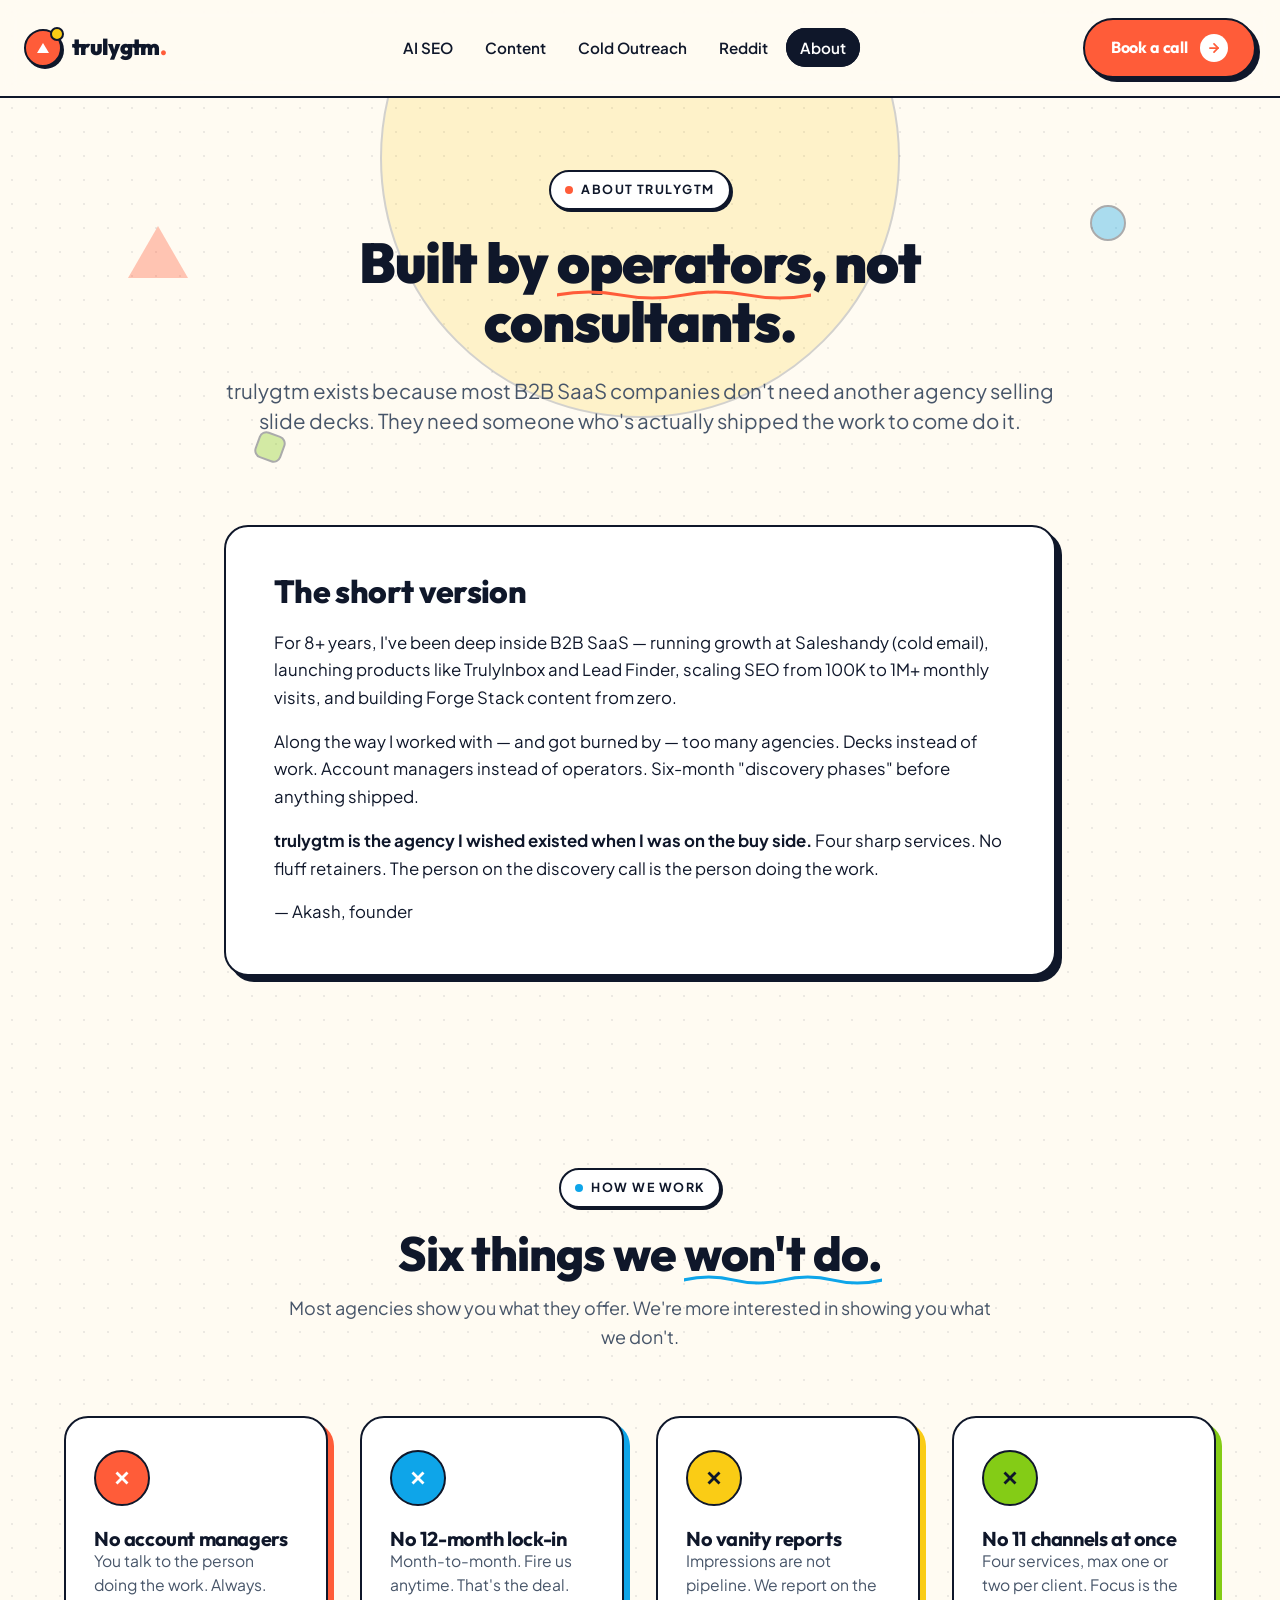
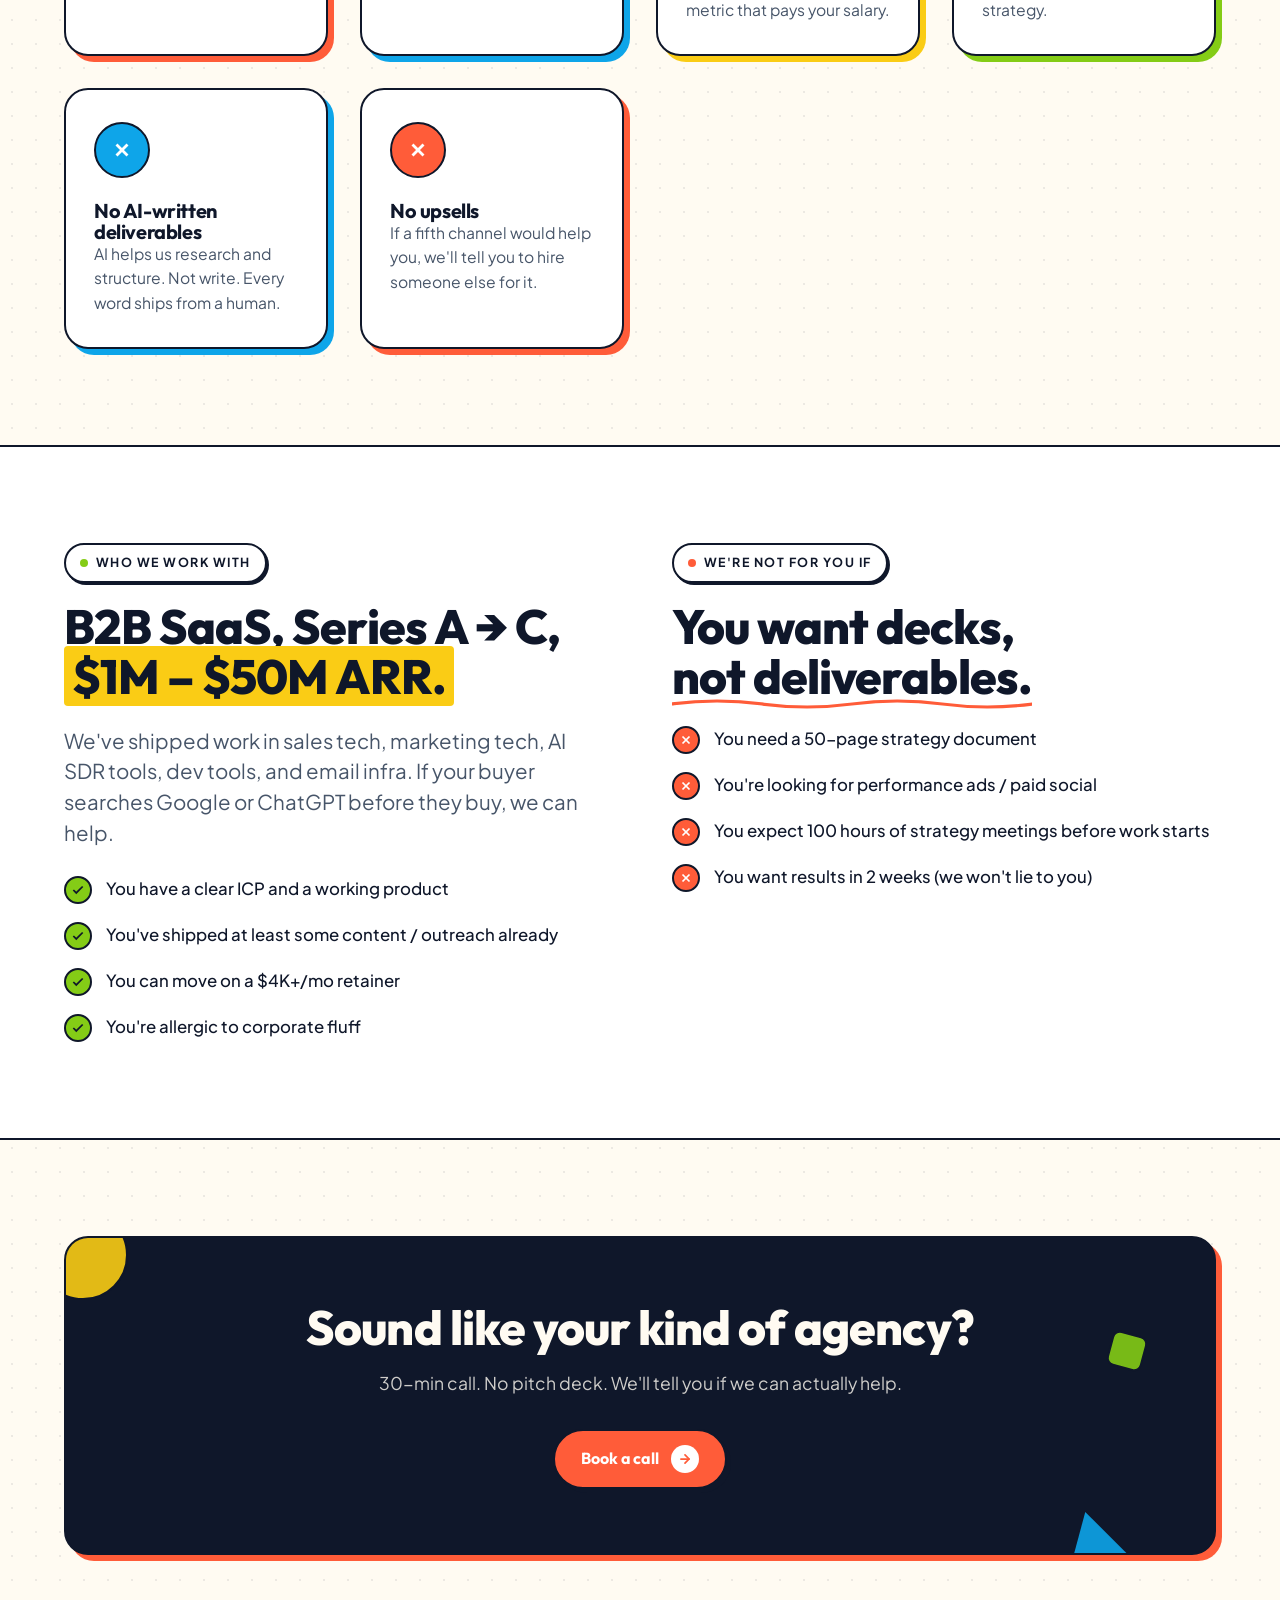
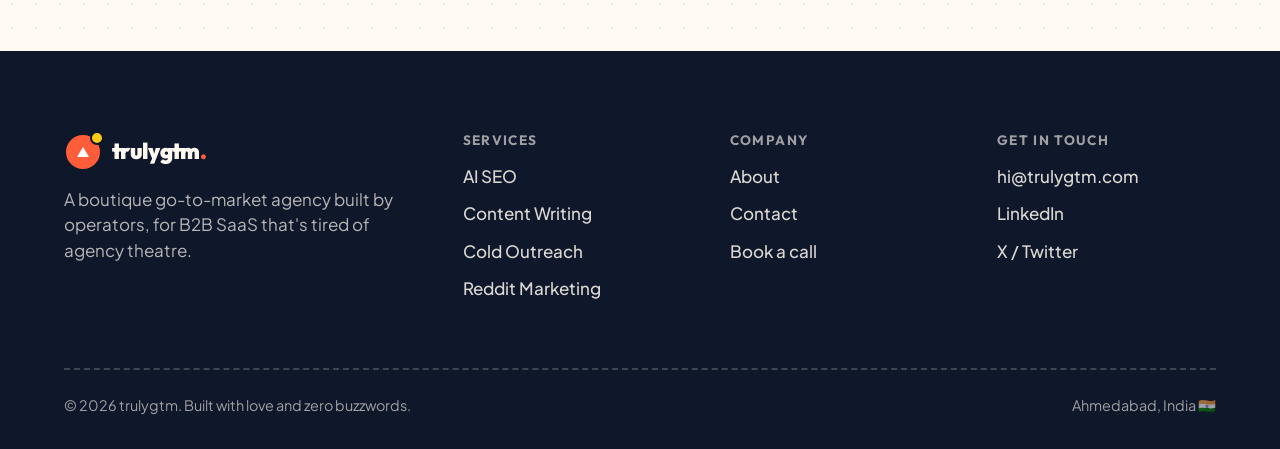
==== commit 2e69a1c4: "Add files via upload" ====
--- a/about.html
+++ b/about.html
@@ -36,7 +36,7 @@
 
   <!-- HERO -->
   <section class="service-hero" style="text-align: center;">
-    <div style="position: absolute; width: 520px; height: 520px; background: var(--tertiary); border: 2px solid var(--border); border-radius: 50%; top: -200px; left: 50%; transform: translateX(-50%); opacity: 0.55; z-index: 0;"></div>
+    <div style="position: absolute; width: 520px; height: 520px; background: var(--tertiary); border: 2px solid var(--border); border-radius: 50%; top: -200px; left: 50%; transform: translateX(-50%); opacity: 0.18; z-index: 0;"></div>
 
     <div class="shape shape-tri float-shape" style="top: 30%; left: 10%; border-bottom-color: var(--accent); animation-delay: -2s;"></div>
     <div class="shape shape-circle float-shape" style="top: 25%; right: 12%; width: 36px; height: 36px; background: var(--secondary); animation-delay: -1s;"></div>
--- a/styles.css
+++ b/styles.css
@@ -99,11 +99,17 @@
   color: var(--fg);
 }
 
-h1 { font-size: clamp(2.5rem, 6vw, 5.5rem); font-weight: 900; }
-h2 { font-size: clamp(2rem, 4.5vw, 3.75rem); }
-h3 { font-size: clamp(1.5rem, 3vw, 2.25rem); }
-h4 { font-size: 1.375rem; font-weight: 700; }
-h5 { font-size: 1.125rem; font-weight: 700; }
+h1 { font-size: clamp(2rem, 5vw, 4.5rem); font-weight: 900; }
+h2 { font-size: clamp(1.75rem, 3.8vw, 3rem); }
+h3 { font-size: clamp(1.375rem, 2.6vw, 2rem); }
+h4 { font-size: 1.25rem; font-weight: 700; }
+h5 { font-size: 1.05rem; font-weight: 700; }
+
+@media (max-width: 768px) {
+  h1 { font-size: clamp(1.875rem, 8vw, 2.5rem); line-height: 1.1; }
+  h2 { font-size: clamp(1.5rem, 6vw, 2rem); line-height: 1.15; }
+  h3 { font-size: clamp(1.25rem, 5vw, 1.625rem); }
+}
 
 .eyebrow {
   display: inline-flex;
@@ -417,6 +423,11 @@
   z-index: 2;
 }
 
+.hero-text {
+  position: relative;
+  z-index: 3;
+}
+
 .hero h1 {
   margin: 24px 0 28px;
 }
@@ -428,7 +439,7 @@
   margin-top: 36px;
 }
 
-/* Hero giant decorative circle */
+/* Hero giant decorative circle - faded background */
 .hero-blob {
   position: absolute;
   width: 460px;
@@ -439,39 +450,150 @@
   top: -120px;
   left: -160px;
   z-index: 0;
-  opacity: 0.55;
-}
-
-/* Hero visual block */
+  opacity: 0.2;
+  pointer-events: none;
+}
+
+/* Hero visual block - rebuilt for clean responsive */
 .hero-visual {
   position: relative;
-  aspect-ratio: 1 / 1;
-  max-width: 520px;
+  display: grid;
+  grid-template-columns: 1fr 1fr;
+  grid-template-rows: auto auto;
+  gap: 16px;
+  max-width: 480px;
   margin-left: auto;
+  padding: 16px;
+}
+
+.hero-tile {
+  background: var(--card);
+  border: 2px solid var(--border);
+  border-radius: var(--r-lg);
+  padding: 22px 20px;
+  box-shadow: var(--pop);
+  position: relative;
+}
+
+.hero-tile-1 {
+  grid-column: 1 / span 2;
+  grid-row: 1;
+  transform: rotate(-1.5deg);
+}
+
+.hero-tile-2 {
+  grid-column: 1 / span 2;
+  grid-row: 2;
+  background: var(--tertiary);
+  transform: rotate(1.5deg);
+}
+
+.hero-tile-eyebrow {
+  font-size: 0.7rem;
+  font-weight: 700;
+  text-transform: uppercase;
+  letter-spacing: 0.1em;
+  color: var(--muted-fg);
+  margin-bottom: 8px;
+}
+
+.hero-tile-q {
+  font-family: 'Outfit', sans-serif;
+  font-weight: 700;
+  font-size: 1.05rem;
+  line-height: 1.3;
+}
+
+.hero-tile-cited {
+  display: inline-flex;
+  align-items: center;
+  gap: 6px;
+  margin-top: 12px;
+  font-size: 0.85rem;
+  font-weight: 700;
+  color: var(--fg);
+  background: var(--quaternary);
+  padding: 4px 10px;
+  border-radius: var(--r-full);
+  border: 2px solid var(--border);
+}
+
+.hero-cited-dot {
+  width: 8px;
+  height: 8px;
+  background: var(--fg);
+  border-radius: 50%;
+}
+
+.hero-tile-num {
+  font-family: 'Outfit', sans-serif;
+  font-weight: 900;
+  font-size: 2.4rem;
+  line-height: 1;
+  letter-spacing: -0.04em;
+}
+
+.hero-tile-label {
+  font-size: 0.9rem;
+  font-weight: 600;
+  margin-top: 6px;
+}
+
+.hero-tile-bars {
+  display: flex;
+  gap: 5px;
+  margin-top: 14px;
+  align-items: end;
+  height: 36px;
+}
+
+.hero-tile-bars span {
+  width: 12px;
+  background: var(--fg);
+  border-radius: 2px;
+}
+
+.hero-star {
+  position: absolute;
+  top: -20px;
+  right: -10px;
+  width: 70px;
+  height: 70px;
+  z-index: 4;
 }
 
 @media (max-width: 920px) {
   .hero-grid {
     grid-template-columns: 1fr;
-    gap: 40px;
+    gap: 32px;
+  }
+  .hero-visual {
+    max-width: 100%;
+    margin: 0 auto;
+    padding: 8px;
   }
   .hero-blob {
-    width: 280px;
-    height: 280px;
-    top: -80px;
-    left: -100px;
-  }
-  .hero-visual {
-    max-width: 380px;
-    margin: 0 auto;
-  }
-}
-
-/* --- Floating shapes --- */
+    width: 240px;
+    height: 240px;
+    top: -60px;
+    left: -80px;
+    opacity: 0.18;
+  }
+  .hero-star {
+    width: 56px;
+    height: 56px;
+    top: -16px;
+    right: -4px;
+  }
+}
+
+/* --- Floating shapes (subtle background decoration) --- */
 .shape {
   position: absolute;
   border: 2px solid var(--border);
   pointer-events: none;
+  opacity: 0.35;
+  z-index: 0;
 }
 
 .shape-circle { border-radius: 50%; }
@@ -919,15 +1041,23 @@
   overflow: hidden;
 }
 
+.service-hero > .container,
+.service-hero > .container-narrow {
+  position: relative;
+  z-index: 2;
+}
+
 .service-hero-grid {
   display: grid;
   grid-template-columns: 1.2fr 0.8fr;
   gap: 56px;
   align-items: center;
+  position: relative;
+  z-index: 2;
 }
 
 .service-hero h1 {
-  font-size: clamp(2.25rem, 5vw, 4.5rem);
+  font-size: clamp(1.875rem, 4.5vw, 3.5rem);
   margin: 20px 0 24px;
 }
 
@@ -936,7 +1066,8 @@
 }
 
 @media (max-width: 920px) {
-  .service-hero-grid { grid-template-columns: 1fr; gap: 40px; }
+  .service-hero { padding: 48px 0 64px; }
+  .service-hero-grid { grid-template-columns: 1fr; gap: 32px; }
 }
 
 /* --- Two column --- */
@@ -1278,3 +1409,229 @@
   background-repeat: repeat-x;
   background-size: 100px 24px;
 }
+
+/* ==========================================================================
+   MOBILE RESPONSIVE OVERRIDES
+   Applied below 768px — all pages
+   ========================================================================== */
+
+@media (max-width: 768px) {
+  body {
+    font-size: 16px;
+  }
+
+  .container, .container-narrow {
+    padding: 0 20px;
+  }
+
+  /* Tighter section padding on mobile */
+  section {
+    padding: 56px 0;
+  }
+
+  /* Hero-specific mobile padding */
+  .hero {
+    padding: 48px 0 72px;
+  }
+
+  /* Section headers - tighter spacing */
+  .section-head {
+    margin-bottom: 40px;
+  }
+
+  /* Buttons - full width on tight screens for tappability */
+  .hero-actions {
+    flex-direction: column;
+    align-items: stretch;
+    gap: 12px;
+    margin-top: 28px;
+  }
+  .hero-actions .btn {
+    justify-content: center;
+    width: 100%;
+  }
+
+  .btn {
+    padding: 14px 22px;
+    font-size: 0.95rem;
+  }
+
+  /* Lede smaller on mobile */
+  .lede {
+    font-size: 1rem;
+  }
+
+  /* Eyebrow smaller */
+  .eyebrow {
+    font-size: 0.7rem;
+    padding: 6px 12px;
+  }
+
+  /* Hide most decorative shapes on mobile to prevent overflow */
+  .shape {
+    display: none;
+  }
+  /* Keep one decorative element max per section */
+  section .shape:first-of-type {
+    display: block;
+    opacity: 0.2;
+  }
+
+  /* Fade hero blob hard on mobile */
+  .hero-blob {
+    width: 200px;
+    height: 200px;
+    opacity: 0.15;
+    top: -50px;
+    left: -60px;
+  }
+
+  /* Service hero blob - subtle on mobile */
+  .service-hero > div[style*="border-radius: 50%"] {
+    opacity: 0.18 !important;
+    width: 240px !important;
+    height: 240px !important;
+    top: -80px !important;
+    right: -100px !important;
+  }
+
+  /* Cards - reduce shadow size on mobile */
+  .card {
+    padding: 24px 20px;
+    box-shadow: 4px 4px 0 0 var(--border);
+  }
+  .card.coral { box-shadow: 4px 4px 0 0 var(--accent); }
+  .card.sky { box-shadow: 4px 4px 0 0 var(--secondary); }
+  .card.sun { box-shadow: 4px 4px 0 0 var(--tertiary); }
+  .card.lime { box-shadow: 4px 4px 0 0 var(--quaternary); }
+
+  /* Disable wiggle hover effect on touch */
+  .card:hover {
+    transform: none;
+  }
+
+  /* Stats grid stacked on mobile */
+  .stats {
+    box-shadow: 4px 4px 0 0 var(--border);
+  }
+  .stat {
+    padding: 24px 20px;
+  }
+
+  /* Steps tighter */
+  .step {
+    padding: 22px 20px;
+  }
+
+  /* FAQ tighter */
+  .faq-item summary {
+    padding: 18px 20px;
+    font-size: 1rem;
+  }
+  .faq-item-body {
+    padding: 0 20px 20px;
+    font-size: 0.95rem;
+  }
+
+  /* CTA banner mobile */
+  .cta-banner {
+    padding: 40px 24px;
+    box-shadow: 4px 4px 0 0 var(--accent);
+  }
+  .cta-banner h2 {
+    font-size: 1.5rem;
+  }
+
+  /* Form mobile */
+  .form-card {
+    padding: 24px 20px;
+    box-shadow: 4px 4px 0 0 var(--border);
+  }
+
+  /* Quote card mobile */
+  .quote-card {
+    padding: 32px 24px;
+  }
+  .quote-card blockquote {
+    font-size: 1.05rem;
+  }
+  .quote-card::before {
+    width: 44px;
+    height: 44px;
+    font-size: 3.5rem;
+    top: -22px;
+    padding-top: 14px;
+  }
+
+  /* Bento - stack on mobile */
+  .bento {
+    grid-template-columns: 1fr;
+    gap: 16px;
+  }
+  .bento > * {
+    padding: 22px 20px;
+    box-shadow: 4px 4px 0 0 var(--border);
+  }
+
+  /* Compare table mobile - full padding cleanup */
+  .compare-cell {
+    padding: 14px 16px;
+    font-size: 0.9rem;
+  }
+
+  /* Two-col always single column */
+  .two-col {
+    grid-template-columns: 1fr;
+    gap: 32px;
+  }
+
+  /* Footer cleanup */
+  footer {
+    padding: 56px 0 24px;
+  }
+  .footer-bottom {
+    flex-direction: column;
+    align-items: flex-start;
+    gap: 8px;
+  }
+
+  /* Marquee a touch smaller */
+  .marquee-track {
+    font-size: 1.15rem;
+    gap: 40px;
+  }
+  .marquee-track span {
+    gap: 40px;
+  }
+
+  /* Tag spacing */
+  .tags {
+    gap: 8px;
+  }
+  .tag {
+    font-size: 0.78rem;
+    padding: 6px 12px;
+  }
+
+  /* Card grids - single column below 560px (already in cards-grid) */
+  .cards-grid {
+    grid-template-columns: 1fr;
+    gap: 24px;
+  }
+
+  /* About page "6 things" cards - keep 2 column on tablet */
+  .cards-grid.cols-4 {
+    grid-template-columns: 1fr 1fr;
+    gap: 16px;
+  }
+}
+
+/* Even smaller phones */
+@media (max-width: 420px) {
+  .cards-grid.cols-4 {
+    grid-template-columns: 1fr;
+  }
+
+  h1 { font-size: 1.875rem; }
+  .stat-num { font-size: 2.25rem; }
+}
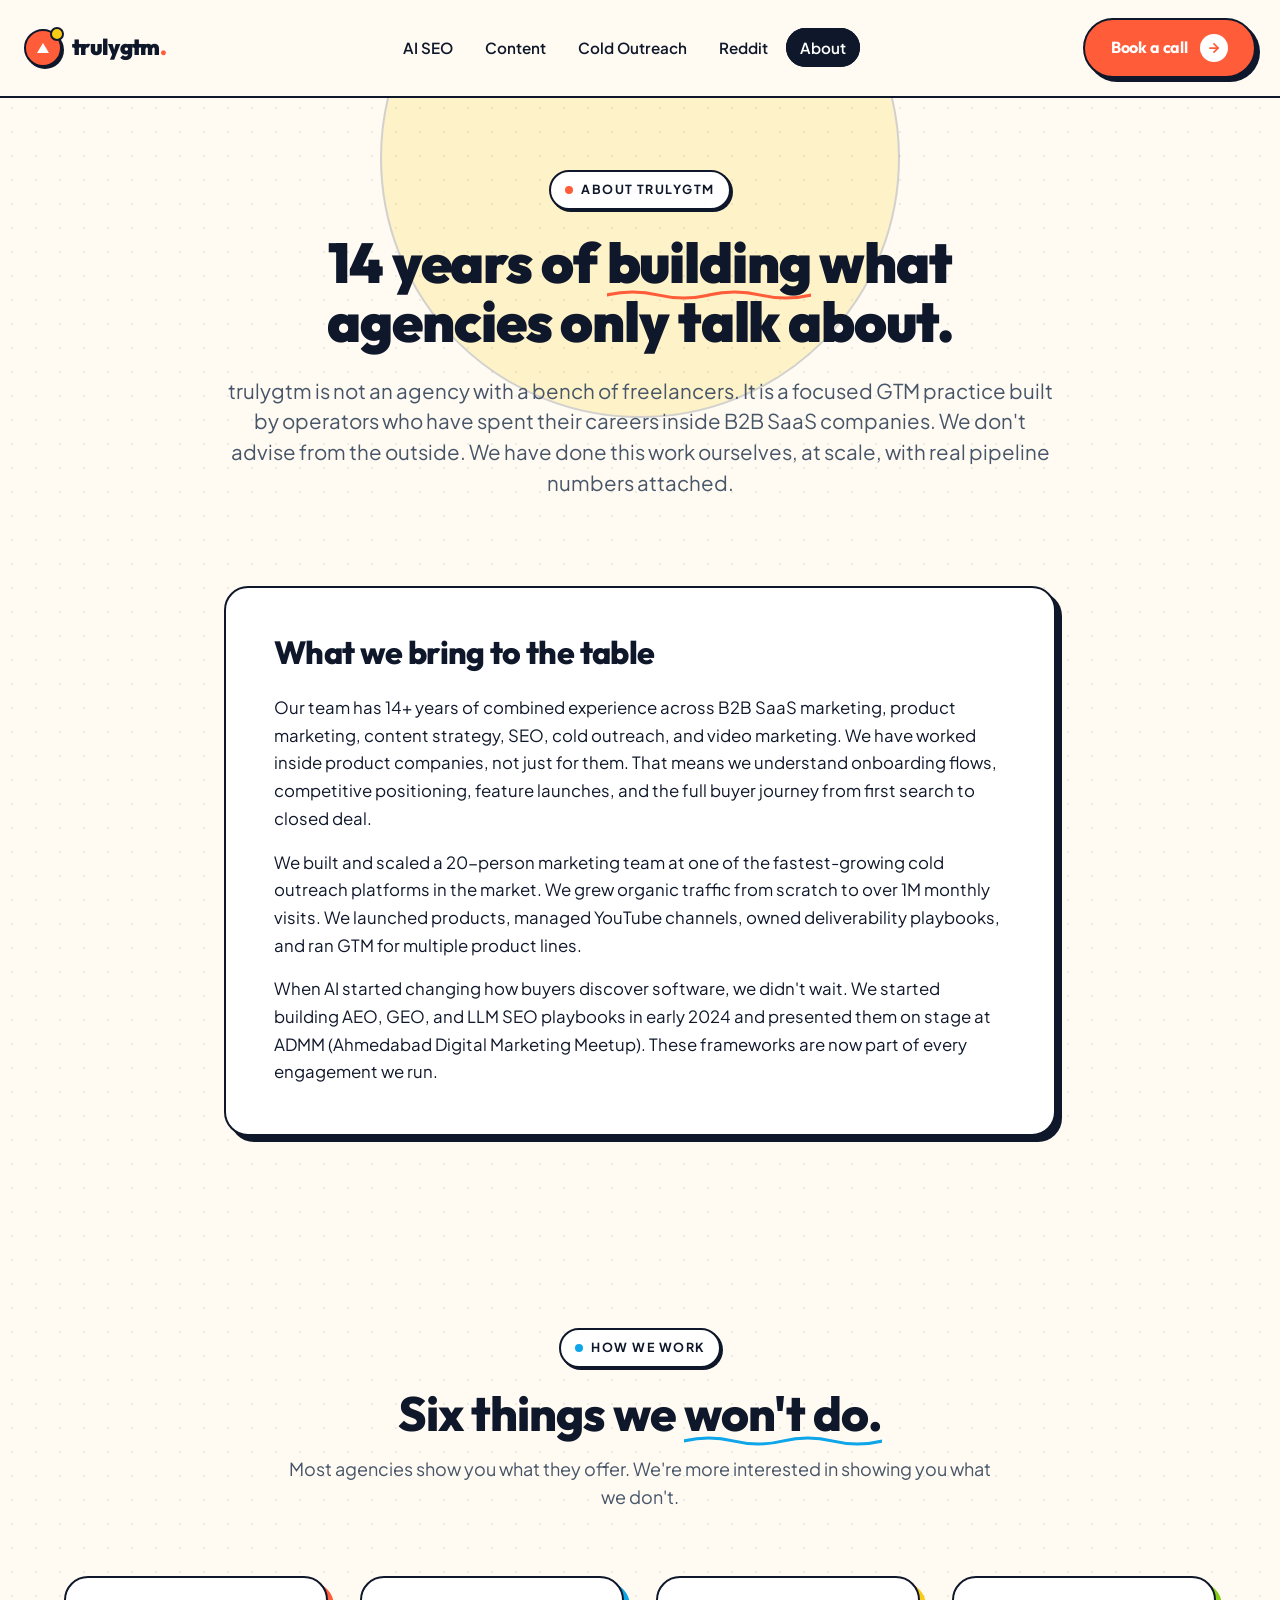
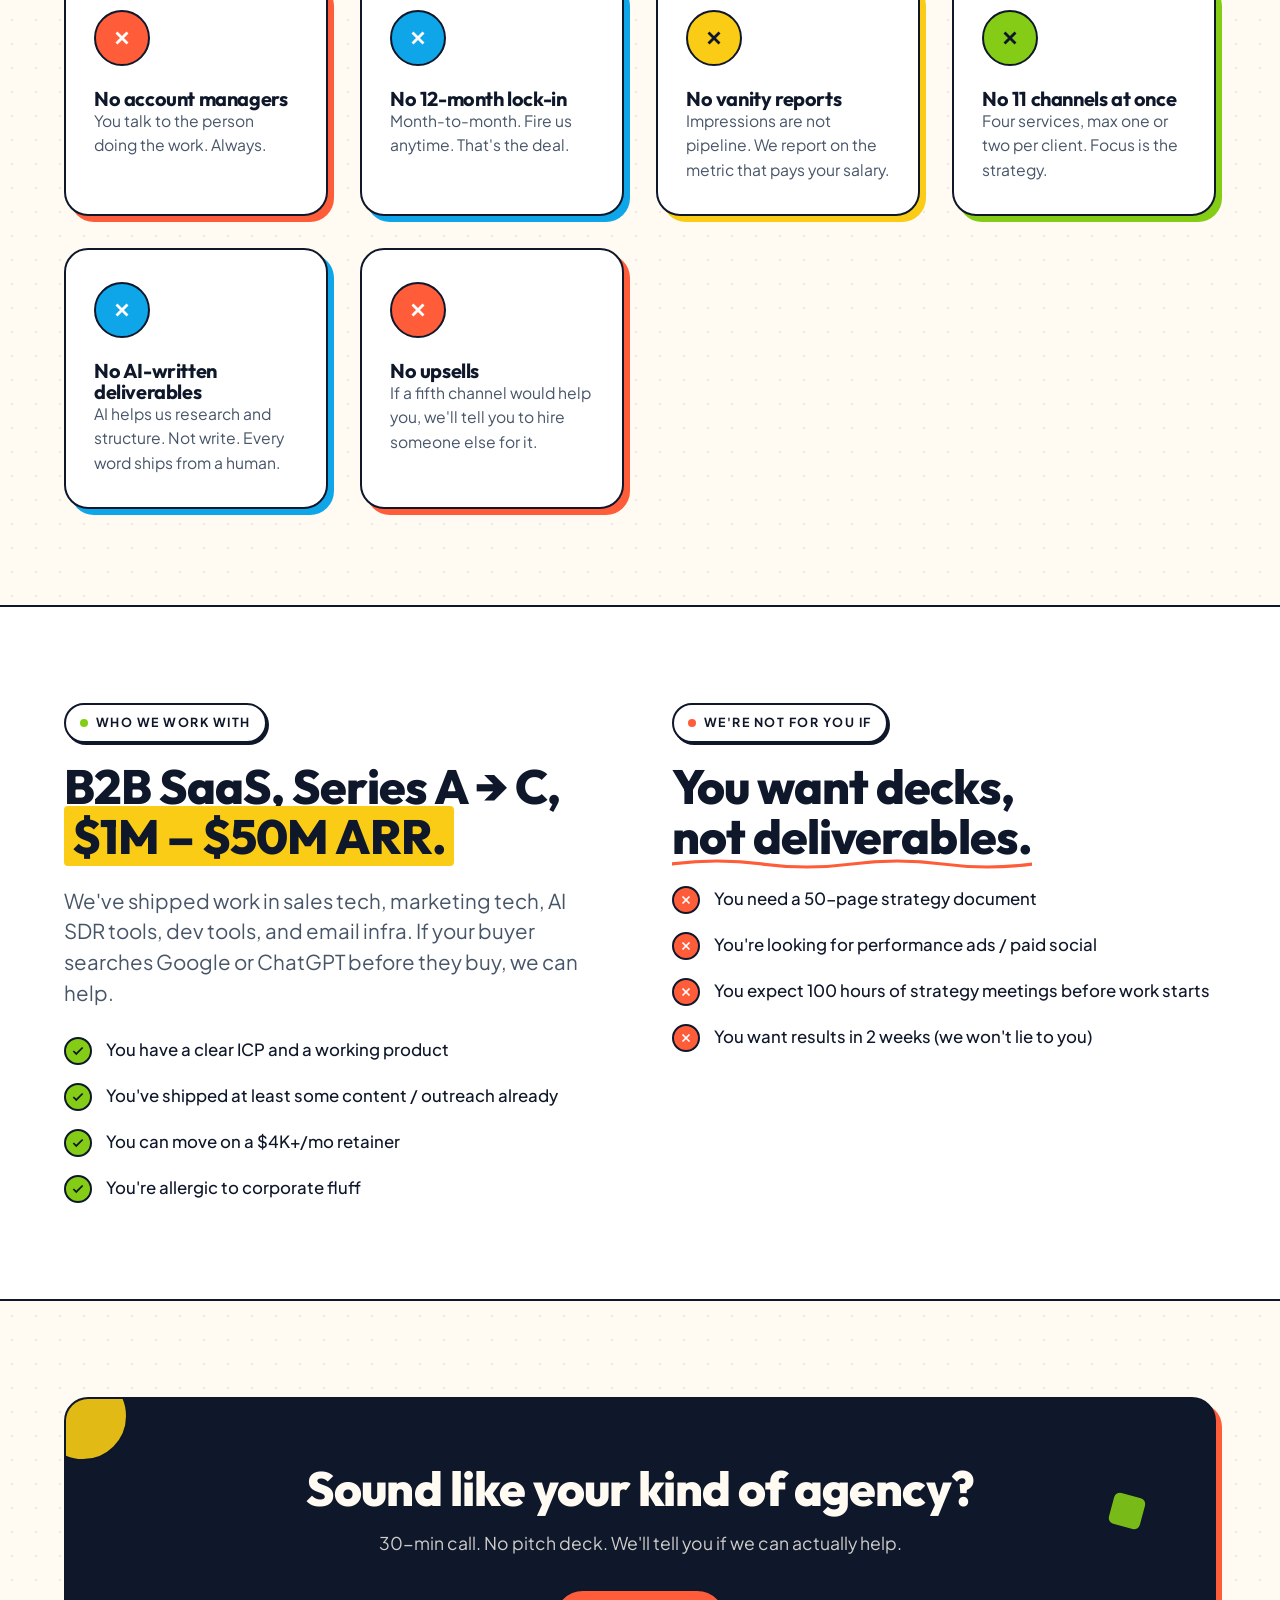
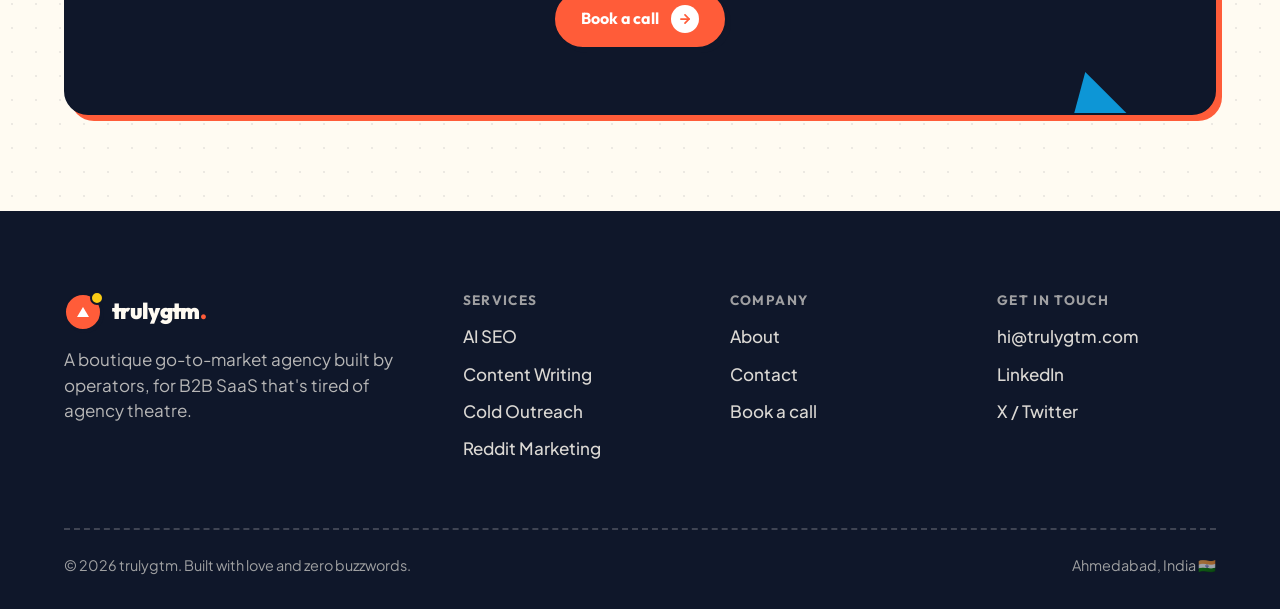
==== commit 0d57f1b6: "Add files via upload" ====
--- a/about.html
+++ b/about.html
@@ -38,14 +38,10 @@
   <section class="service-hero" style="text-align: center;">
     <div style="position: absolute; width: 520px; height: 520px; background: var(--tertiary); border: 2px solid var(--border); border-radius: 50%; top: -200px; left: 50%; transform: translateX(-50%); opacity: 0.18; z-index: 0;"></div>
 
-    <div class="shape shape-tri float-shape" style="top: 30%; left: 10%; border-bottom-color: var(--accent); animation-delay: -2s;"></div>
-    <div class="shape shape-circle float-shape" style="top: 25%; right: 12%; width: 36px; height: 36px; background: var(--secondary); animation-delay: -1s;"></div>
-    <div class="shape shape-square float-shape" style="bottom: 15%; left: 20%; width: 28px; height: 28px; background: var(--quaternary); transform: rotate(20deg); animation-delay: -3s;"></div>
-
     <div class="container-narrow" style="position: relative; z-index: 2;">
       <span class="eyebrow"><span class="dot"></span> About trulygtm</span>
-      <h1 style="margin: 24px 0;">Built by <span class="squig">operators</span>, not consultants.</h1>
-      <p class="lede" style="margin: 0 auto;">trulygtm exists because most B2B SaaS companies don't need another agency selling slide decks. They need someone who's actually shipped the work to come do it.</p>
+      <h1 style="margin: 24px 0;">14 years of <span class="squig">building</span> what agencies only talk about.</h1>
+      <p class="lede" style="margin: 0 auto;">trulygtm is not an agency with a bench of freelancers. It is a focused GTM practice built by operators who have spent their careers inside B2B SaaS companies. We don't advise from the outside. We have done this work ourselves, at scale, with real pipeline numbers attached.</p>
     </div>
   </section>
 
@@ -53,11 +49,10 @@
   <section style="padding-top: 0;">
     <div class="container-narrow">
       <div style="background: var(--card); border: 2px solid var(--border); border-radius: var(--r-lg); padding: 48px; box-shadow: var(--pop-lg);">
-        <h3 style="margin-bottom: 20px;">The short version</h3>
-        <p style="font-size: 1.05rem; line-height: 1.65; margin-bottom: 16px;">For 8+ years, I've been deep inside B2B SaaS — running growth at Saleshandy (cold email), launching products like TrulyInbox and Lead Finder, scaling SEO from 100K to 1M+ monthly visits, and building Forge Stack content from zero.</p>
-        <p style="font-size: 1.05rem; line-height: 1.65; margin-bottom: 16px;">Along the way I worked with — and got burned by — too many agencies. Decks instead of work. Account managers instead of operators. Six-month "discovery phases" before anything shipped.</p>
-        <p style="font-size: 1.05rem; line-height: 1.65; margin-bottom: 16px;"><strong>trulygtm is the agency I wished existed when I was on the buy side.</strong> Four sharp services. No fluff retainers. The person on the discovery call is the person doing the work.</p>
-        <p style="font-size: 1.05rem; line-height: 1.65;">— Akash, founder</p>
+        <h3 style="margin-bottom: 24px;">What we bring to the table</h3>
+        <p style="font-size: 1.05rem; line-height: 1.65; margin-bottom: 16px;">Our team has 14+ years of combined experience across B2B SaaS marketing, product marketing, content strategy, SEO, cold outreach, and video marketing. We have worked inside product companies, not just for them. That means we understand onboarding flows, competitive positioning, feature launches, and the full buyer journey from first search to closed deal.</p>
+        <p style="font-size: 1.05rem; line-height: 1.65; margin-bottom: 16px;">We built and scaled a 20-person marketing team at one of the fastest-growing cold outreach platforms in the market. We grew organic traffic from scratch to over 1M monthly visits. We launched products, managed YouTube channels, owned deliverability playbooks, and ran GTM for multiple product lines.</p>
+        <p style="font-size: 1.05rem; line-height: 1.65;">When AI started changing how buyers discover software, we didn't wait. We started building AEO, GEO, and LLM SEO playbooks in early 2024 and presented them on stage at ADMM (Ahmedabad Digital Marketing Meetup). These frameworks are now part of every engagement we run.</p>
       </div>
     </div>
   </section>
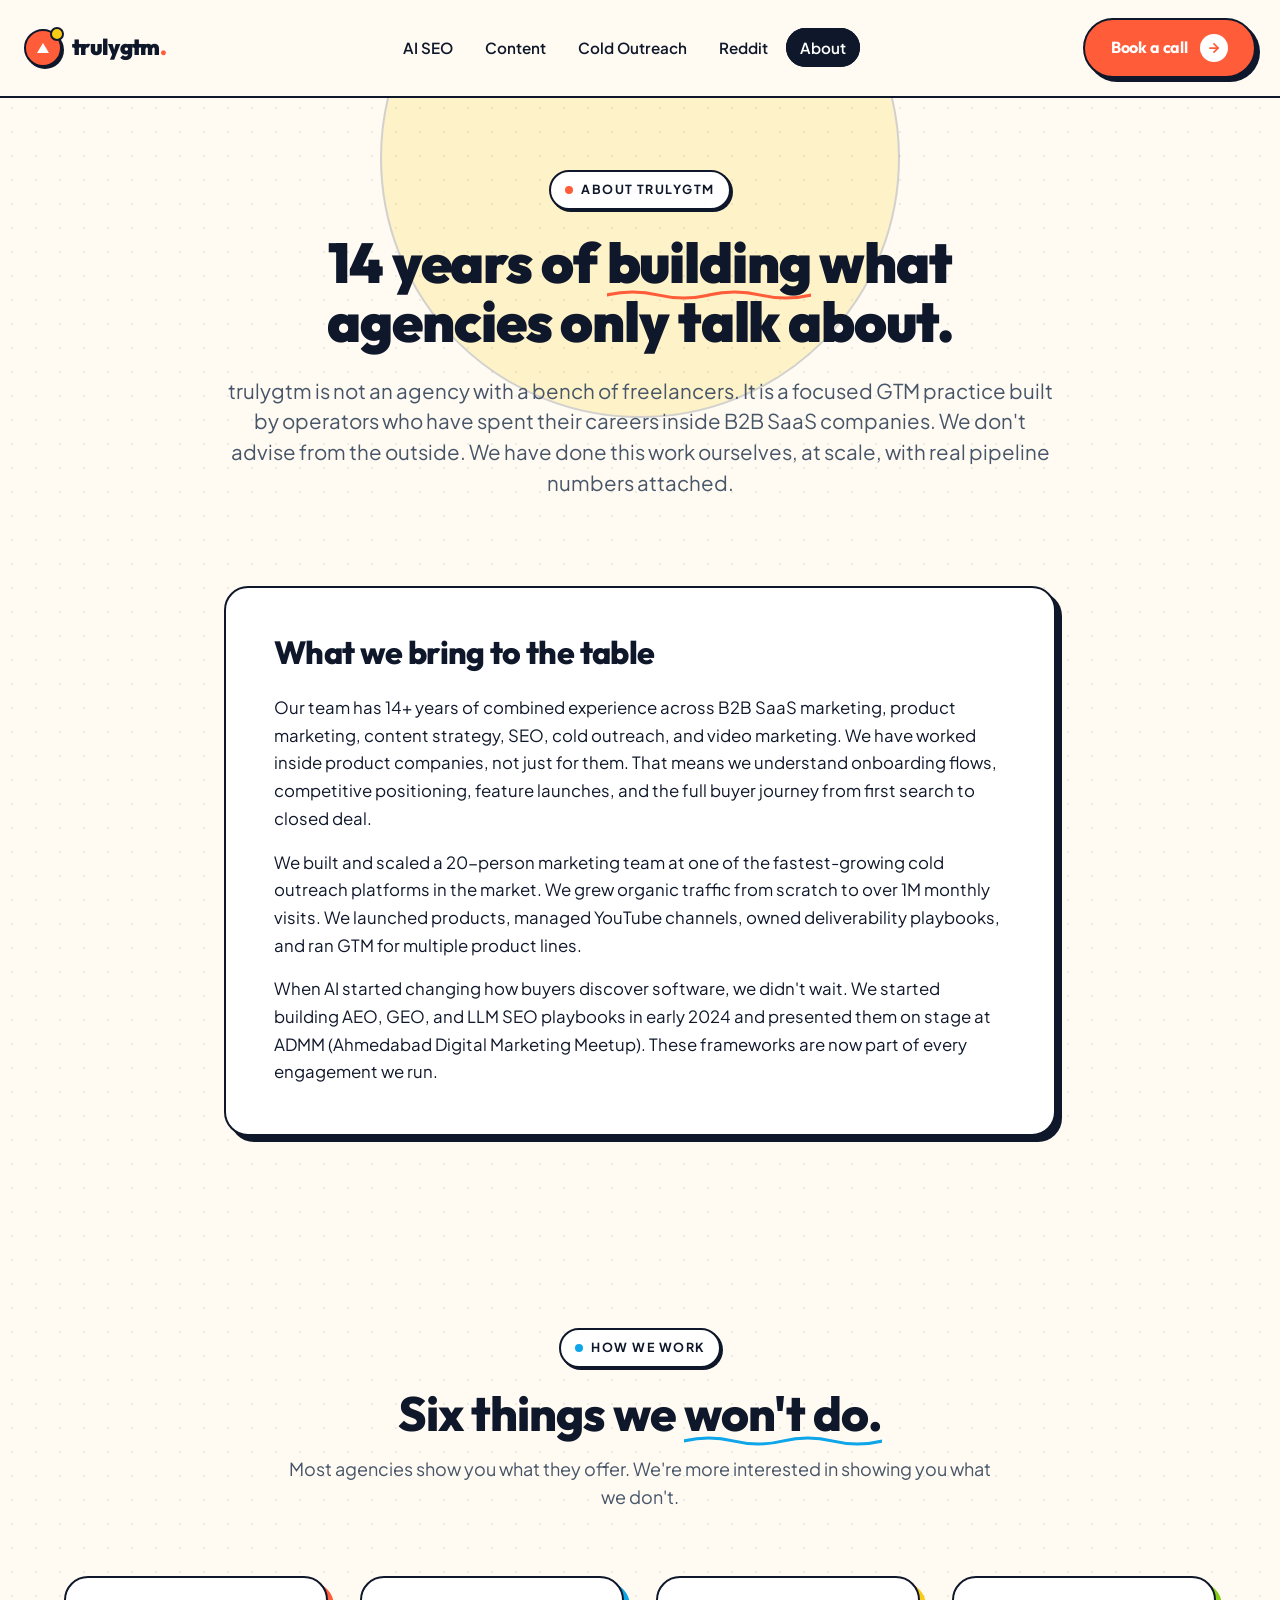
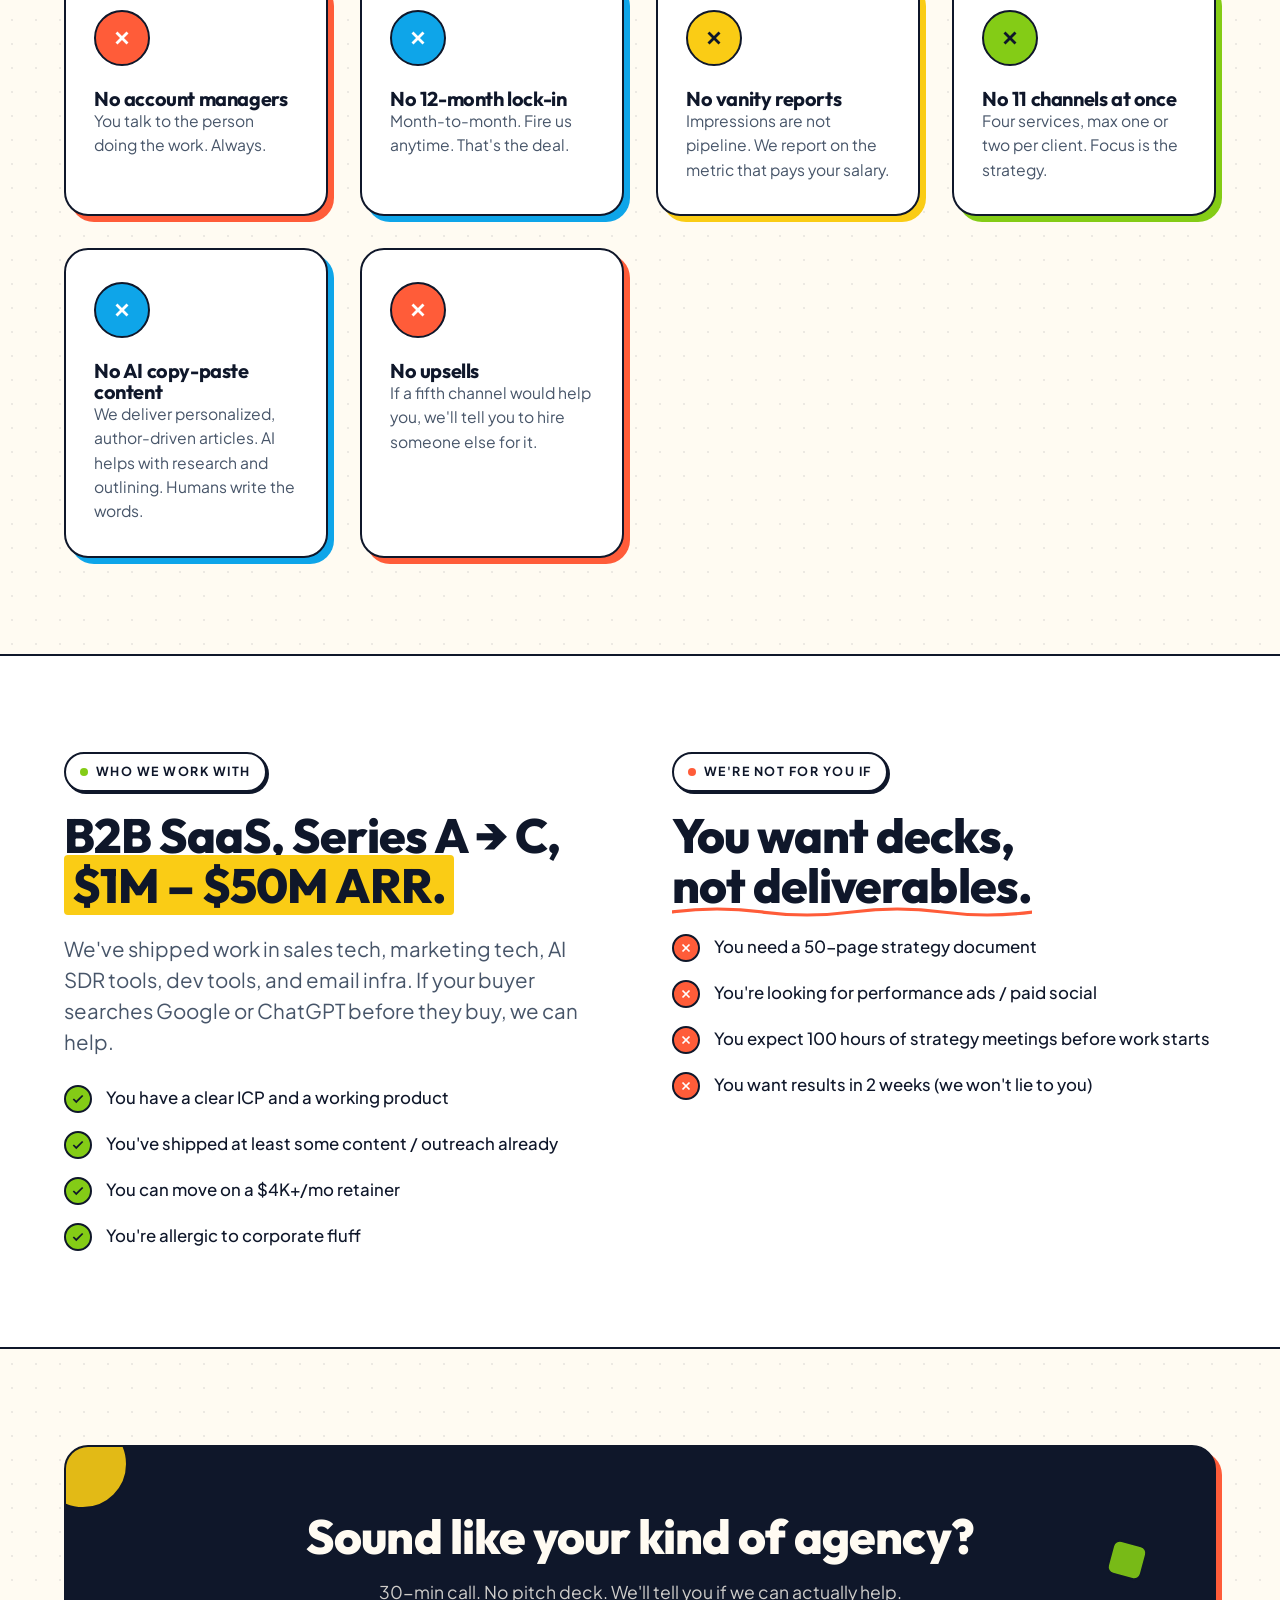
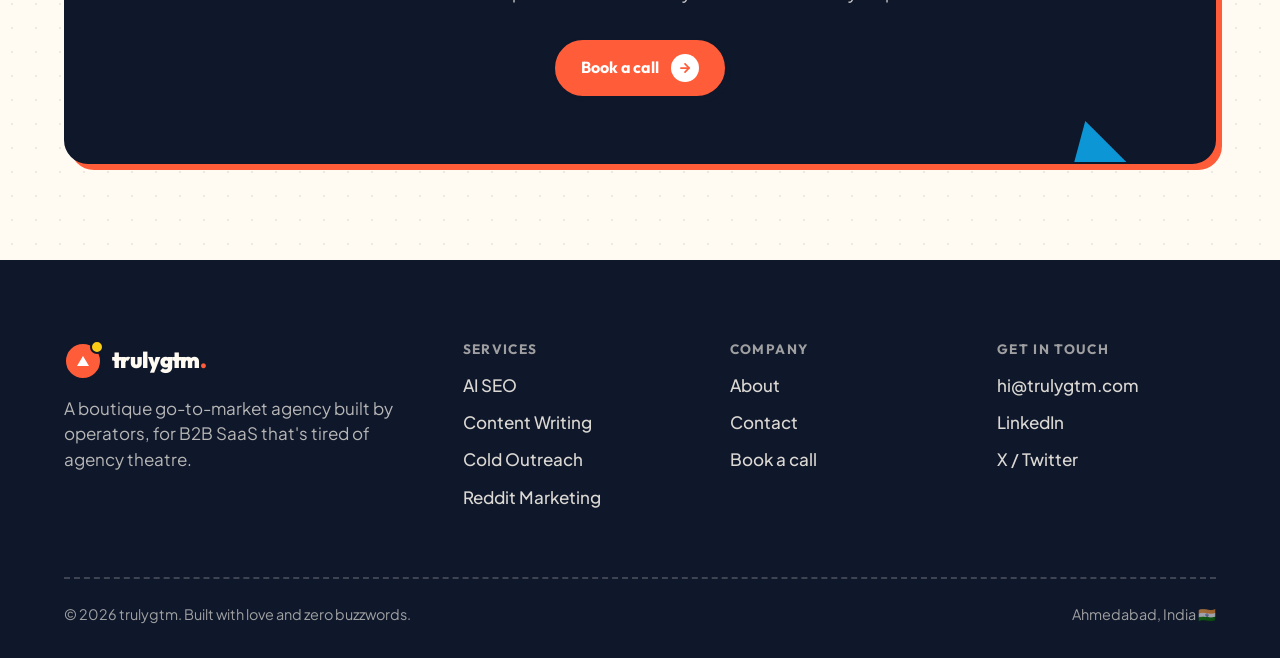
==== commit 77ad2f97: "Add files via upload" ====
--- a/about.html
+++ b/about.html
@@ -1,232 +1,232 @@
 <!DOCTYPE html>
 <html lang="en">
 <head>
-  <meta charset="UTF-8" />
-  <meta name="viewport" content="width=device-width, initial-scale=1.0" />
-  <meta name="robots" content="noindex, nofollow" />
-  <title>About trulygtm — Operators, not consultants</title>
-  <meta name="description" content="trulygtm is a boutique GTM agency built by operators who've shipped real B2B SaaS products. No account managers. No agency theatre." />
-  <link rel="stylesheet" href="styles.css" />
+ <meta charset="UTF-8" />
+ <meta name="viewport" content="width=device-width, initial-scale=1.0" />
+ <meta name="robots" content="noindex, nofollow" />
+ <title>About trulygtm, 14 Years Inside B2B SaaS GTM</title>
+ <meta name="description" content="trulygtm is a focused GTM practice built by operators with 14+ years inside B2B SaaS, marketing, content, SEO, cold outreach. We've done this work, not advised on it." />
+ <link rel="stylesheet" href="styles.css" />
 </head>
 <body>
 
-  <nav class="nav">
-    <div class="nav-inner">
-      <a href="index.html" class="logo">
-        <span class="logo-mark"></span>
-        <span>trulygtm<span style="color: var(--accent);">.</span></span>
-      </a>
-      <ul class="nav-links">
-        <li><a href="ai-seo.html">AI SEO</a></li>
-        <li><a href="content-writing.html">Content</a></li>
-        <li><a href="cold-outreach.html">Cold Outreach</a></li>
-        <li><a href="reddit-marketing.html">Reddit</a></li>
-        <li><a href="about.html" class="active">About</a></li>
-      </ul>
-      <div class="nav-cta">
-        <a href="book-a-call.html" class="btn btn-primary">Book a call
-          <span class="arrow"><svg width="14" height="14" viewBox="0 0 24 24" fill="none" stroke="currentColor" stroke-width="3" stroke-linecap="round" stroke-linejoin="round"><path d="M5 12h14"/><path d="m12 5 7 7-7 7"/></svg></span>
-        </a>
-        <button class="menu-toggle" aria-label="Open menu">
-          <svg width="22" height="22" viewBox="0 0 24 24" fill="none" stroke="currentColor" stroke-width="2.5" stroke-linecap="round"><line x1="4" y1="7" x2="20" y2="7"/><line x1="4" y1="12" x2="20" y2="12"/><line x1="4" y1="17" x2="20" y2="17"/></svg>
-        </button>
-      </div>
-    </div>
-  </nav>
-
-  <!-- HERO -->
-  <section class="service-hero" style="text-align: center;">
-    <div style="position: absolute; width: 520px; height: 520px; background: var(--tertiary); border: 2px solid var(--border); border-radius: 50%; top: -200px; left: 50%; transform: translateX(-50%); opacity: 0.18; z-index: 0;"></div>
-
-    <div class="container-narrow" style="position: relative; z-index: 2;">
-      <span class="eyebrow"><span class="dot"></span> About trulygtm</span>
-      <h1 style="margin: 24px 0;">14 years of <span class="squig">building</span> what agencies only talk about.</h1>
-      <p class="lede" style="margin: 0 auto;">trulygtm is not an agency with a bench of freelancers. It is a focused GTM practice built by operators who have spent their careers inside B2B SaaS companies. We don't advise from the outside. We have done this work ourselves, at scale, with real pipeline numbers attached.</p>
-    </div>
-  </section>
-
-  <!-- STORY -->
-  <section style="padding-top: 0;">
-    <div class="container-narrow">
-      <div style="background: var(--card); border: 2px solid var(--border); border-radius: var(--r-lg); padding: 48px; box-shadow: var(--pop-lg);">
-        <h3 style="margin-bottom: 24px;">What we bring to the table</h3>
-        <p style="font-size: 1.05rem; line-height: 1.65; margin-bottom: 16px;">Our team has 14+ years of combined experience across B2B SaaS marketing, product marketing, content strategy, SEO, cold outreach, and video marketing. We have worked inside product companies, not just for them. That means we understand onboarding flows, competitive positioning, feature launches, and the full buyer journey from first search to closed deal.</p>
-        <p style="font-size: 1.05rem; line-height: 1.65; margin-bottom: 16px;">We built and scaled a 20-person marketing team at one of the fastest-growing cold outreach platforms in the market. We grew organic traffic from scratch to over 1M monthly visits. We launched products, managed YouTube channels, owned deliverability playbooks, and ran GTM for multiple product lines.</p>
-        <p style="font-size: 1.05rem; line-height: 1.65;">When AI started changing how buyers discover software, we didn't wait. We started building AEO, GEO, and LLM SEO playbooks in early 2024 and presented them on stage at ADMM (Ahmedabad Digital Marketing Meetup). These frameworks are now part of every engagement we run.</p>
-      </div>
-    </div>
-  </section>
-
-  <!-- PRINCIPLES -->
-  <section>
-    <div class="container">
-      <div class="section-head">
-        <span class="eyebrow sky"><span class="dot"></span> How we work</span>
-        <h2>Six things we <span class="squig sky">won't do.</span></h2>
-        <p>Most agencies show you what they offer. We're more interested in showing you what we don't.</p>
-      </div>
-
-      <div class="cards-grid cols-4">
-        <div class="card coral" data-reveal>
-          <span class="card-icon coral">
-            <svg width="22" height="22" viewBox="0 0 24 24" fill="none" stroke="currentColor" stroke-width="3"><line x1="18" y1="6" x2="6" y2="18"/><line x1="6" y1="6" x2="18" y2="18"/></svg>
-          </span>
-          <h4>No account managers</h4>
-          <p>You talk to the person doing the work. Always.</p>
-        </div>
-        <div class="card sky" data-reveal>
-          <span class="card-icon sky">
-            <svg width="22" height="22" viewBox="0 0 24 24" fill="none" stroke="currentColor" stroke-width="3"><line x1="18" y1="6" x2="6" y2="18"/><line x1="6" y1="6" x2="18" y2="18"/></svg>
-          </span>
-          <h4>No 12-month lock-in</h4>
-          <p>Month-to-month. Fire us anytime. That's the deal.</p>
-        </div>
-        <div class="card sun" data-reveal>
-          <span class="card-icon sun">
-            <svg width="22" height="22" viewBox="0 0 24 24" fill="none" stroke="currentColor" stroke-width="3"><line x1="18" y1="6" x2="6" y2="18"/><line x1="6" y1="6" x2="18" y2="18"/></svg>
-          </span>
-          <h4>No vanity reports</h4>
-          <p>Impressions are not pipeline. We report on the metric that pays your salary.</p>
-        </div>
-        <div class="card lime" data-reveal>
-          <span class="card-icon lime">
-            <svg width="22" height="22" viewBox="0 0 24 24" fill="none" stroke="currentColor" stroke-width="3"><line x1="18" y1="6" x2="6" y2="18"/><line x1="6" y1="6" x2="18" y2="18"/></svg>
-          </span>
-          <h4>No 11 channels at once</h4>
-          <p>Four services, max one or two per client. Focus is the strategy.</p>
-        </div>
-        <div class="card sky" data-reveal>
-          <span class="card-icon sky">
-            <svg width="22" height="22" viewBox="0 0 24 24" fill="none" stroke="currentColor" stroke-width="3"><line x1="18" y1="6" x2="6" y2="18"/><line x1="6" y1="6" x2="18" y2="18"/></svg>
-          </span>
-          <h4>No AI-written deliverables</h4>
-          <p>AI helps us research and structure. Not write. Every word ships from a human.</p>
-        </div>
-        <div class="card coral" data-reveal>
-          <span class="card-icon coral">
-            <svg width="22" height="22" viewBox="0 0 24 24" fill="none" stroke="currentColor" stroke-width="3"><line x1="18" y1="6" x2="6" y2="18"/><line x1="6" y1="6" x2="18" y2="18"/></svg>
-          </span>
-          <h4>No upsells</h4>
-          <p>If a fifth channel would help you, we'll tell you to hire someone else for it.</p>
-        </div>
-      </div>
-    </div>
-  </section>
-
-  <!-- WHO WE WORK WITH -->
-  <section style="background: var(--card); border-top: 2px solid var(--border); border-bottom: 2px solid var(--border);">
-    <div class="container">
-      <div class="two-col">
-        <div>
-          <span class="eyebrow lime" style="--accent: var(--quaternary);"><span class="dot"></span> Who we work with</span>
-          <h2 style="margin: 18px 0 24px;">B2B SaaS, Series A → C, <span class="highlight">$1M – $50M ARR.</span></h2>
-          <p class="lede" style="margin-bottom: 28px;">We've shipped work in sales tech, marketing tech, AI SDR tools, dev tools, and email infra. If your buyer searches Google or ChatGPT before they buy, we can help.</p>
-
-          <ul class="feature-list">
-            <li>
-              <span class="check"><svg width="14" height="14" viewBox="0 0 24 24" fill="none" stroke="currentColor" stroke-width="3"><path d="M20 6 9 17l-5-5"/></svg></span>
+ <nav class="nav">
+ <div class="nav-inner">
+ <a href="index.html" class="logo">
+ <span class="logo-mark"></span>
+ <span>trulygtm<span style="color: var(--accent);">.</span></span>
+ </a>
+ <ul class="nav-links">
+ <li><a href="ai-seo.html">AI SEO</a></li>
+ <li><a href="content-writing.html">Content</a></li>
+ <li><a href="cold-outreach.html">Cold Outreach</a></li>
+ <li><a href="reddit-marketing.html">Reddit</a></li>
+ <li><a href="about.html" class="active">About</a></li>
+ </ul>
+ <div class="nav-cta">
+ <a href="book-a-call.html" class="btn btn-primary">Book a call
+ <span class="arrow"><svg width="14" height="14" viewBox="0 0 24 24" fill="none" stroke="currentColor" stroke-width="3" stroke-linecap="round" stroke-linejoin="round"><path d="M5 12h14"/><path d="m12 5 7 7-7 7"/></svg></span>
+ </a>
+ <button class="menu-toggle" aria-label="Open menu">
+ <svg width="22" height="22" viewBox="0 0 24 24" fill="none" stroke="currentColor" stroke-width="2.5" stroke-linecap="round"><line x1="4" y1="7" x2="20" y2="7"/><line x1="4" y1="12" x2="20" y2="12"/><line x1="4" y1="17" x2="20" y2="17"/></svg>
+ </button>
+ </div>
+ </div>
+ </nav>
+
+ <!-- HERO -->
+ <section class="service-hero" style="text-align: center;">
+ <div style="position: absolute; width: 520px; height: 520px; background: var(--tertiary); border: 2px solid var(--border); border-radius: 50%; top: -200px; left: 50%; transform: translateX(-50%); opacity: 0.18; z-index: 0;"></div>
+
+ <div class="container-narrow" style="position: relative; z-index: 2;">
+ <span class="eyebrow"><span class="dot"></span> About trulygtm</span>
+ <h1 style="margin: 24px 0;">14 years of <span class="squig">building</span> what agencies only talk about.</h1>
+ <p class="lede" style="margin: 0 auto;">trulygtm is not an agency with a bench of freelancers. It is a focused GTM practice built by operators who have spent their careers inside B2B SaaS companies. We don't advise from the outside. We have done this work ourselves, at scale, with real pipeline numbers attached.</p>
+ </div>
+ </section>
+
+ <!-- STORY -->
+ <section style="padding-top: 0;">
+ <div class="container-narrow">
+ <div style="background: var(--card); border: 2px solid var(--border); border-radius: var(--r-lg); padding: 48px; box-shadow: var(--pop-lg);">
+ <h3 style="margin-bottom: 24px;">What we bring to the table</h3>
+ <p style="font-size: 1.05rem; line-height: 1.65; margin-bottom: 16px;">Our team has 14+ years of combined experience across B2B SaaS marketing, product marketing, content strategy, SEO, cold outreach, and video marketing. We have worked inside product companies, not just for them. That means we understand onboarding flows, competitive positioning, feature launches, and the full buyer journey from first search to closed deal.</p>
+ <p style="font-size: 1.05rem; line-height: 1.65; margin-bottom: 16px;">We built and scaled a 20-person marketing team at one of the fastest-growing cold outreach platforms in the market. We grew organic traffic from scratch to over 1M monthly visits. We launched products, managed YouTube channels, owned deliverability playbooks, and ran GTM for multiple product lines.</p>
+ <p style="font-size: 1.05rem; line-height: 1.65;">When AI started changing how buyers discover software, we didn't wait. We started building AEO, GEO, and LLM SEO playbooks in early 2024 and presented them on stage at ADMM (Ahmedabad Digital Marketing Meetup). These frameworks are now part of every engagement we run.</p>
+ </div>
+ </div>
+ </section>
+
+ <!-- PRINCIPLES -->
+ <section>
+ <div class="container">
+ <div class="section-head">
+ <span class="eyebrow sky"><span class="dot"></span> How we work</span>
+ <h2>Six things we <span class="squig sky">won't do.</span></h2>
+ <p>Most agencies show you what they offer. We're more interested in showing you what we don't.</p>
+ </div>
+
+ <div class="cards-grid cols-4">
+ <div class="card coral" data-reveal>
+ <span class="card-icon coral">
+ <svg width="22" height="22" viewBox="0 0 24 24" fill="none" stroke="currentColor" stroke-width="3"><line x1="18" y1="6" x2="6" y2="18"/><line x1="6" y1="6" x2="18" y2="18"/></svg>
+ </span>
+ <h4>No account managers</h4>
+ <p>You talk to the person doing the work. Always.</p>
+ </div>
+ <div class="card sky" data-reveal>
+ <span class="card-icon sky">
+ <svg width="22" height="22" viewBox="0 0 24 24" fill="none" stroke="currentColor" stroke-width="3"><line x1="18" y1="6" x2="6" y2="18"/><line x1="6" y1="6" x2="18" y2="18"/></svg>
+ </span>
+ <h4>No 12-month lock-in</h4>
+ <p>Month-to-month. Fire us anytime. That's the deal.</p>
+ </div>
+ <div class="card sun" data-reveal>
+ <span class="card-icon sun">
+ <svg width="22" height="22" viewBox="0 0 24 24" fill="none" stroke="currentColor" stroke-width="3"><line x1="18" y1="6" x2="6" y2="18"/><line x1="6" y1="6" x2="18" y2="18"/></svg>
+ </span>
+ <h4>No vanity reports</h4>
+ <p>Impressions are not pipeline. We report on the metric that pays your salary.</p>
+ </div>
+ <div class="card lime" data-reveal>
+ <span class="card-icon lime">
+ <svg width="22" height="22" viewBox="0 0 24 24" fill="none" stroke="currentColor" stroke-width="3"><line x1="18" y1="6" x2="6" y2="18"/><line x1="6" y1="6" x2="18" y2="18"/></svg>
+ </span>
+ <h4>No 11 channels at once</h4>
+ <p>Four services, max one or two per client. Focus is the strategy.</p>
+ </div>
+ <div class="card sky" data-reveal>
+ <span class="card-icon sky">
+ <svg width="22" height="22" viewBox="0 0 24 24" fill="none" stroke="currentColor" stroke-width="3"><line x1="18" y1="6" x2="6" y2="18"/><line x1="6" y1="6" x2="18" y2="18"/></svg>
+ </span>
+ <h4>No AI copy-paste content</h4>
+ <p>We deliver personalized, author-driven articles. AI helps with research and outlining. Humans write the words.</p>
+ </div>
+ <div class="card coral" data-reveal>
+ <span class="card-icon coral">
+ <svg width="22" height="22" viewBox="0 0 24 24" fill="none" stroke="currentColor" stroke-width="3"><line x1="18" y1="6" x2="6" y2="18"/><line x1="6" y1="6" x2="18" y2="18"/></svg>
+ </span>
+ <h4>No upsells</h4>
+ <p>If a fifth channel would help you, we'll tell you to hire someone else for it.</p>
+ </div>
+ </div>
+ </div>
+ </section>
+
+ <!-- WHO WE WORK WITH -->
+ <section style="background: var(--card); border-top: 2px solid var(--border); border-bottom: 2px solid var(--border);">
+ <div class="container">
+ <div class="two-col">
+ <div>
+ <span class="eyebrow lime" style="--accent: var(--quaternary);"><span class="dot"></span> Who we work with</span>
+ <h2 style="margin: 18px 0 24px;">B2B SaaS, Series A → C, <span class="highlight">$1M – $50M ARR.</span></h2>
+ <p class="lede" style="margin-bottom: 28px;">We've shipped work in sales tech, marketing tech, AI SDR tools, dev tools, and email infra. If your buyer searches Google or ChatGPT before they buy, we can help.</p>
+
+ <ul class="feature-list">
+ <li>
+ <span class="check"><svg width="14" height="14" viewBox="0 0 24 24" fill="none" stroke="currentColor" stroke-width="3"><path d="M20 6 9 17l-5-5"/></svg></span>
               You have a clear ICP and a working product
-            </li>
-            <li>
-              <span class="check"><svg width="14" height="14" viewBox="0 0 24 24" fill="none" stroke="currentColor" stroke-width="3"><path d="M20 6 9 17l-5-5"/></svg></span>
+ </li>
+ <li>
+ <span class="check"><svg width="14" height="14" viewBox="0 0 24 24" fill="none" stroke="currentColor" stroke-width="3"><path d="M20 6 9 17l-5-5"/></svg></span>
               You've shipped at least some content / outreach already
-            </li>
-            <li>
-              <span class="check"><svg width="14" height="14" viewBox="0 0 24 24" fill="none" stroke="currentColor" stroke-width="3"><path d="M20 6 9 17l-5-5"/></svg></span>
+ </li>
+ <li>
+ <span class="check"><svg width="14" height="14" viewBox="0 0 24 24" fill="none" stroke="currentColor" stroke-width="3"><path d="M20 6 9 17l-5-5"/></svg></span>
               You can move on a $4K+/mo retainer
-            </li>
-            <li>
-              <span class="check"><svg width="14" height="14" viewBox="0 0 24 24" fill="none" stroke="currentColor" stroke-width="3"><path d="M20 6 9 17l-5-5"/></svg></span>
+ </li>
+ <li>
+ <span class="check"><svg width="14" height="14" viewBox="0 0 24 24" fill="none" stroke="currentColor" stroke-width="3"><path d="M20 6 9 17l-5-5"/></svg></span>
               You're allergic to corporate fluff
-            </li>
-          </ul>
-        </div>
-
-        <div>
-          <span class="eyebrow"><span class="dot"></span> We're not for you if</span>
-          <h2 style="margin: 18px 0 24px;">You want decks, <span class="squig">not deliverables.</span></h2>
-          <ul class="feature-list">
-            <li>
-              <span class="check" style="background: var(--accent); color: white;"><svg width="14" height="14" viewBox="0 0 24 24" fill="none" stroke="currentColor" stroke-width="3"><line x1="18" y1="6" x2="6" y2="18"/><line x1="6" y1="6" x2="18" y2="18"/></svg></span>
+ </li>
+ </ul>
+ </div>
+
+ <div>
+ <span class="eyebrow"><span class="dot"></span> We're not for you if</span>
+ <h2 style="margin: 18px 0 24px;">You want decks, <span class="squig">not deliverables.</span></h2>
+ <ul class="feature-list">
+ <li>
+ <span class="check" style="background: var(--accent); color: white;"><svg width="14" height="14" viewBox="0 0 24 24" fill="none" stroke="currentColor" stroke-width="3"><line x1="18" y1="6" x2="6" y2="18"/><line x1="6" y1="6" x2="18" y2="18"/></svg></span>
               You need a 50-page strategy document
-            </li>
-            <li>
-              <span class="check" style="background: var(--accent); color: white;"><svg width="14" height="14" viewBox="0 0 24 24" fill="none" stroke="currentColor" stroke-width="3"><line x1="18" y1="6" x2="6" y2="18"/><line x1="6" y1="6" x2="18" y2="18"/></svg></span>
+ </li>
+ <li>
+ <span class="check" style="background: var(--accent); color: white;"><svg width="14" height="14" viewBox="0 0 24 24" fill="none" stroke="currentColor" stroke-width="3"><line x1="18" y1="6" x2="6" y2="18"/><line x1="6" y1="6" x2="18" y2="18"/></svg></span>
               You're looking for performance ads / paid social
-            </li>
-            <li>
-              <span class="check" style="background: var(--accent); color: white;"><svg width="14" height="14" viewBox="0 0 24 24" fill="none" stroke="currentColor" stroke-width="3"><line x1="18" y1="6" x2="6" y2="18"/><line x1="6" y1="6" x2="18" y2="18"/></svg></span>
+ </li>
+ <li>
+ <span class="check" style="background: var(--accent); color: white;"><svg width="14" height="14" viewBox="0 0 24 24" fill="none" stroke="currentColor" stroke-width="3"><line x1="18" y1="6" x2="6" y2="18"/><line x1="6" y1="6" x2="18" y2="18"/></svg></span>
               You expect 100 hours of strategy meetings before work starts
-            </li>
-            <li>
-              <span class="check" style="background: var(--accent); color: white;"><svg width="14" height="14" viewBox="0 0 24 24" fill="none" stroke="currentColor" stroke-width="3"><line x1="18" y1="6" x2="6" y2="18"/><line x1="6" y1="6" x2="18" y2="18"/></svg></span>
+ </li>
+ <li>
+ <span class="check" style="background: var(--accent); color: white;"><svg width="14" height="14" viewBox="0 0 24 24" fill="none" stroke="currentColor" stroke-width="3"><line x1="18" y1="6" x2="6" y2="18"/><line x1="6" y1="6" x2="18" y2="18"/></svg></span>
               You want results in 2 weeks (we won't lie to you)
-            </li>
-          </ul>
-        </div>
-      </div>
-    </div>
-  </section>
-
-  <!-- CTA -->
-  <section>
-    <div class="container">
-      <div class="cta-banner">
-        <div class="shape shape-circle" style="top: -28px; left: -28px; width: 90px; height: 90px; background: var(--tertiary);"></div>
-        <div class="shape shape-tri" style="bottom: -10px; right: 8%; transform: rotate(-15deg); border-bottom-color: var(--secondary);"></div>
-        <div class="shape shape-square" style="top: 30%; right: 6%; width: 36px; height: 36px; background: var(--quaternary); transform: rotate(15deg);"></div>
-        <h2>Sound like your kind of agency?</h2>
-        <p>30-min call. No pitch deck. We'll tell you if we can actually help.</p>
-        <a href="book-a-call.html" class="btn btn-primary">Book a call
-          <span class="arrow"><svg width="14" height="14" viewBox="0 0 24 24" fill="none" stroke="currentColor" stroke-width="3" stroke-linecap="round" stroke-linejoin="round"><path d="M5 12h14"/><path d="m12 5 7 7-7 7"/></svg></span>
-        </a>
-      </div>
-    </div>
-  </section>
-
-  <footer>
-    <div class="container">
-      <div class="footer-grid">
-        <div>
-          <a href="index.html" class="logo" style="color: var(--bg);">
-            <span class="logo-mark"></span>
-            <span>trulygtm<span style="color: var(--accent);">.</span></span>
-          </a>
-          <p class="footer-tagline">A boutique go-to-market agency built by operators, for B2B SaaS that's tired of agency theatre.</p>
-        </div>
-        <div>
-          <h5>Services</h5>
-          <ul>
-            <li><a href="ai-seo.html">AI SEO</a></li>
-            <li><a href="content-writing.html">Content Writing</a></li>
-            <li><a href="cold-outreach.html">Cold Outreach</a></li>
-            <li><a href="reddit-marketing.html">Reddit Marketing</a></li>
-          </ul>
-        </div>
-        <div>
-          <h5>Company</h5>
-          <ul>
-            <li><a href="about.html">About</a></li>
-            <li><a href="contact.html">Contact</a></li>
-            <li><a href="book-a-call.html">Book a call</a></li>
-          </ul>
-        </div>
-        <div>
-          <h5>Get in touch</h5>
-          <ul>
-            <li><a href="mailto:hi@trulygtm.com">hi@trulygtm.com</a></li>
-            <li><a href="#">LinkedIn</a></li>
-            <li><a href="#">X / Twitter</a></li>
-          </ul>
-        </div>
-      </div>
-      <div class="footer-bottom">
-        <span>© 2026 trulygtm. Built with love and zero buzzwords.</span>
-        <span>Ahmedabad, India 🇮🇳</span>
-      </div>
-    </div>
-  </footer>
-
-  <script src="main.js"></script>
+ </li>
+ </ul>
+ </div>
+ </div>
+ </div>
+ </section>
+
+ <!-- CTA -->
+ <section>
+ <div class="container">
+ <div class="cta-banner">
+ <div class="shape shape-circle" style="top: -28px; left: -28px; width: 90px; height: 90px; background: var(--tertiary);"></div>
+ <div class="shape shape-tri" style="bottom: -10px; right: 8%; transform: rotate(-15deg); border-bottom-color: var(--secondary);"></div>
+ <div class="shape shape-square" style="top: 30%; right: 6%; width: 36px; height: 36px; background: var(--quaternary); transform: rotate(15deg);"></div>
+ <h2>Sound like your kind of agency?</h2>
+ <p>30-min call. No pitch deck. We'll tell you if we can actually help.</p>
+ <a href="book-a-call.html" class="btn btn-primary">Book a call
+ <span class="arrow"><svg width="14" height="14" viewBox="0 0 24 24" fill="none" stroke="currentColor" stroke-width="3" stroke-linecap="round" stroke-linejoin="round"><path d="M5 12h14"/><path d="m12 5 7 7-7 7"/></svg></span>
+ </a>
+ </div>
+ </div>
+ </section>
+
+ <footer>
+ <div class="container">
+ <div class="footer-grid">
+ <div>
+ <a href="index.html" class="logo" style="color: var(--bg);">
+ <span class="logo-mark"></span>
+ <span>trulygtm<span style="color: var(--accent);">.</span></span>
+ </a>
+ <p class="footer-tagline">A boutique go-to-market agency built by operators, for B2B SaaS that's tired of agency theatre.</p>
+ </div>
+ <div>
+ <h5>Services</h5>
+ <ul>
+ <li><a href="ai-seo.html">AI SEO</a></li>
+ <li><a href="content-writing.html">Content Writing</a></li>
+ <li><a href="cold-outreach.html">Cold Outreach</a></li>
+ <li><a href="reddit-marketing.html">Reddit Marketing</a></li>
+ </ul>
+ </div>
+ <div>
+ <h5>Company</h5>
+ <ul>
+ <li><a href="about.html">About</a></li>
+ <li><a href="contact.html">Contact</a></li>
+ <li><a href="book-a-call.html">Book a call</a></li>
+ </ul>
+ </div>
+ <div>
+ <h5>Get in touch</h5>
+ <ul>
+ <li><a href="mailto:hi@trulygtm.com">hi@trulygtm.com</a></li>
+ <li><a href="#">LinkedIn</a></li>
+ <li><a href="#">X / Twitter</a></li>
+ </ul>
+ </div>
+ </div>
+ <div class="footer-bottom">
+ <span>© 2026 trulygtm. Built with love and zero buzzwords.</span>
+ <span>Ahmedabad, India 🇮🇳</span>
+ </div>
+ </div>
+ </footer>
+
+ <script src="main.js"></script>
 </body>
 </html>
--- a/styles.css
+++ b/styles.css
@@ -504,6 +504,38 @@
   line-height: 1.3;
 }
 
+.hero-stats-row {
+  display: grid;
+  grid-template-columns: 1fr 1fr 1fr;
+  gap: 14px;
+  margin-top: 6px;
+}
+
+.hero-mini-stat {
+  display: flex;
+  flex-direction: column;
+  gap: 2px;
+}
+
+.hero-mini-num {
+  font-family: 'Outfit', sans-serif;
+  font-weight: 900;
+  font-size: 1.6rem;
+  line-height: 1;
+  letter-spacing: -0.03em;
+  color: var(--accent);
+}
+
+.hero-mini-stat:nth-child(2) .hero-mini-num { color: var(--secondary); }
+.hero-mini-stat:nth-child(3) .hero-mini-num { color: var(--quaternary); }
+
+.hero-mini-label {
+  font-size: 0.72rem;
+  font-weight: 600;
+  color: var(--muted-fg);
+  line-height: 1.2;
+}
+
 .hero-tile-cited {
   display: inline-flex;
   align-items: center;
@@ -1635,3 +1667,69 @@
   h1 { font-size: 1.875rem; }
   .stat-num { font-size: 2.25rem; }
 }
+
+/* ==========================================================================
+   TRUSTED BY — logo marquee (cream strip, natural colors)
+   ========================================================================== */
+.logos-strip {
+  background: var(--bg);
+  border-top: 2px solid var(--border);
+  border-bottom: 2px solid var(--border);
+  padding: 32px 0;
+  overflow: hidden;
+}
+
+.logos-marquee {
+  overflow: hidden;
+  position: relative;
+  width: 100%;
+  -webkit-mask-image: linear-gradient(90deg, transparent 0, #000 6%, #000 94%, transparent 100%);
+          mask-image: linear-gradient(90deg, transparent 0, #000 6%, #000 94%, transparent 100%);
+}
+
+.logos-track {
+  display: flex;
+  width: max-content;
+  animation: logos-scroll 40s linear infinite;
+}
+
+.logos-row {
+  display: flex;
+  align-items: center;
+  gap: 72px;
+  padding-right: 72px;
+  flex-shrink: 0;
+}
+
+.logos-row img {
+  height: 44px;
+  width: auto;
+  max-width: 180px;
+  object-fit: contain;
+  opacity: 0.92;
+  transition: opacity 0.3s ease, transform 0.3s ease;
+}
+
+.logos-row img:hover {
+  opacity: 1;
+  transform: scale(1.05);
+}
+
+@keyframes logos-scroll {
+  from { transform: translateX(0); }
+  to   { transform: translateX(-50%); }
+}
+
+@media (max-width: 768px) {
+  .logos-strip { padding: 24px 0; }
+  .logos-row { gap: 48px; padding-right: 48px; }
+  .logos-row img { height: 32px; max-width: 130px; }
+}
+
+.logos-marquee:hover .logos-track {
+  animation-play-state: paused;
+}
+
+@media (prefers-reduced-motion: reduce) {
+  .logos-track { animation: none; }
+}
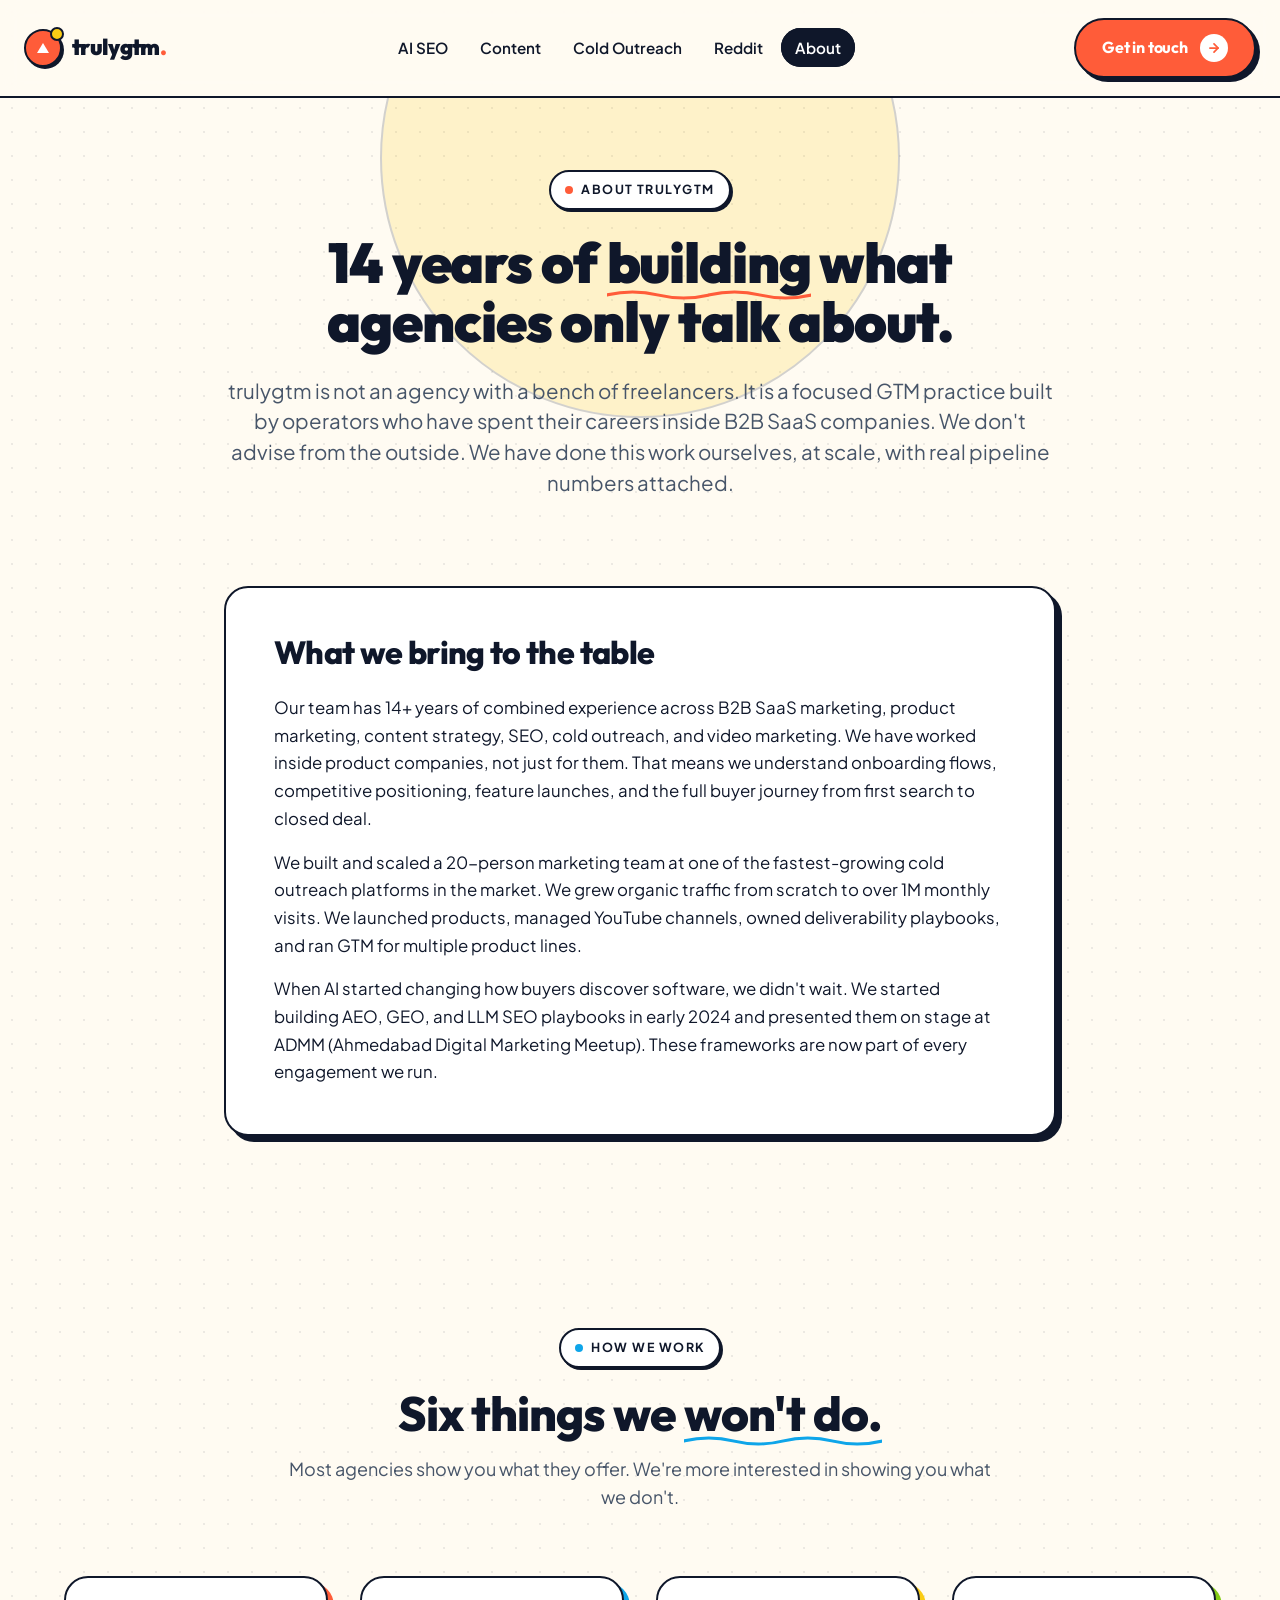
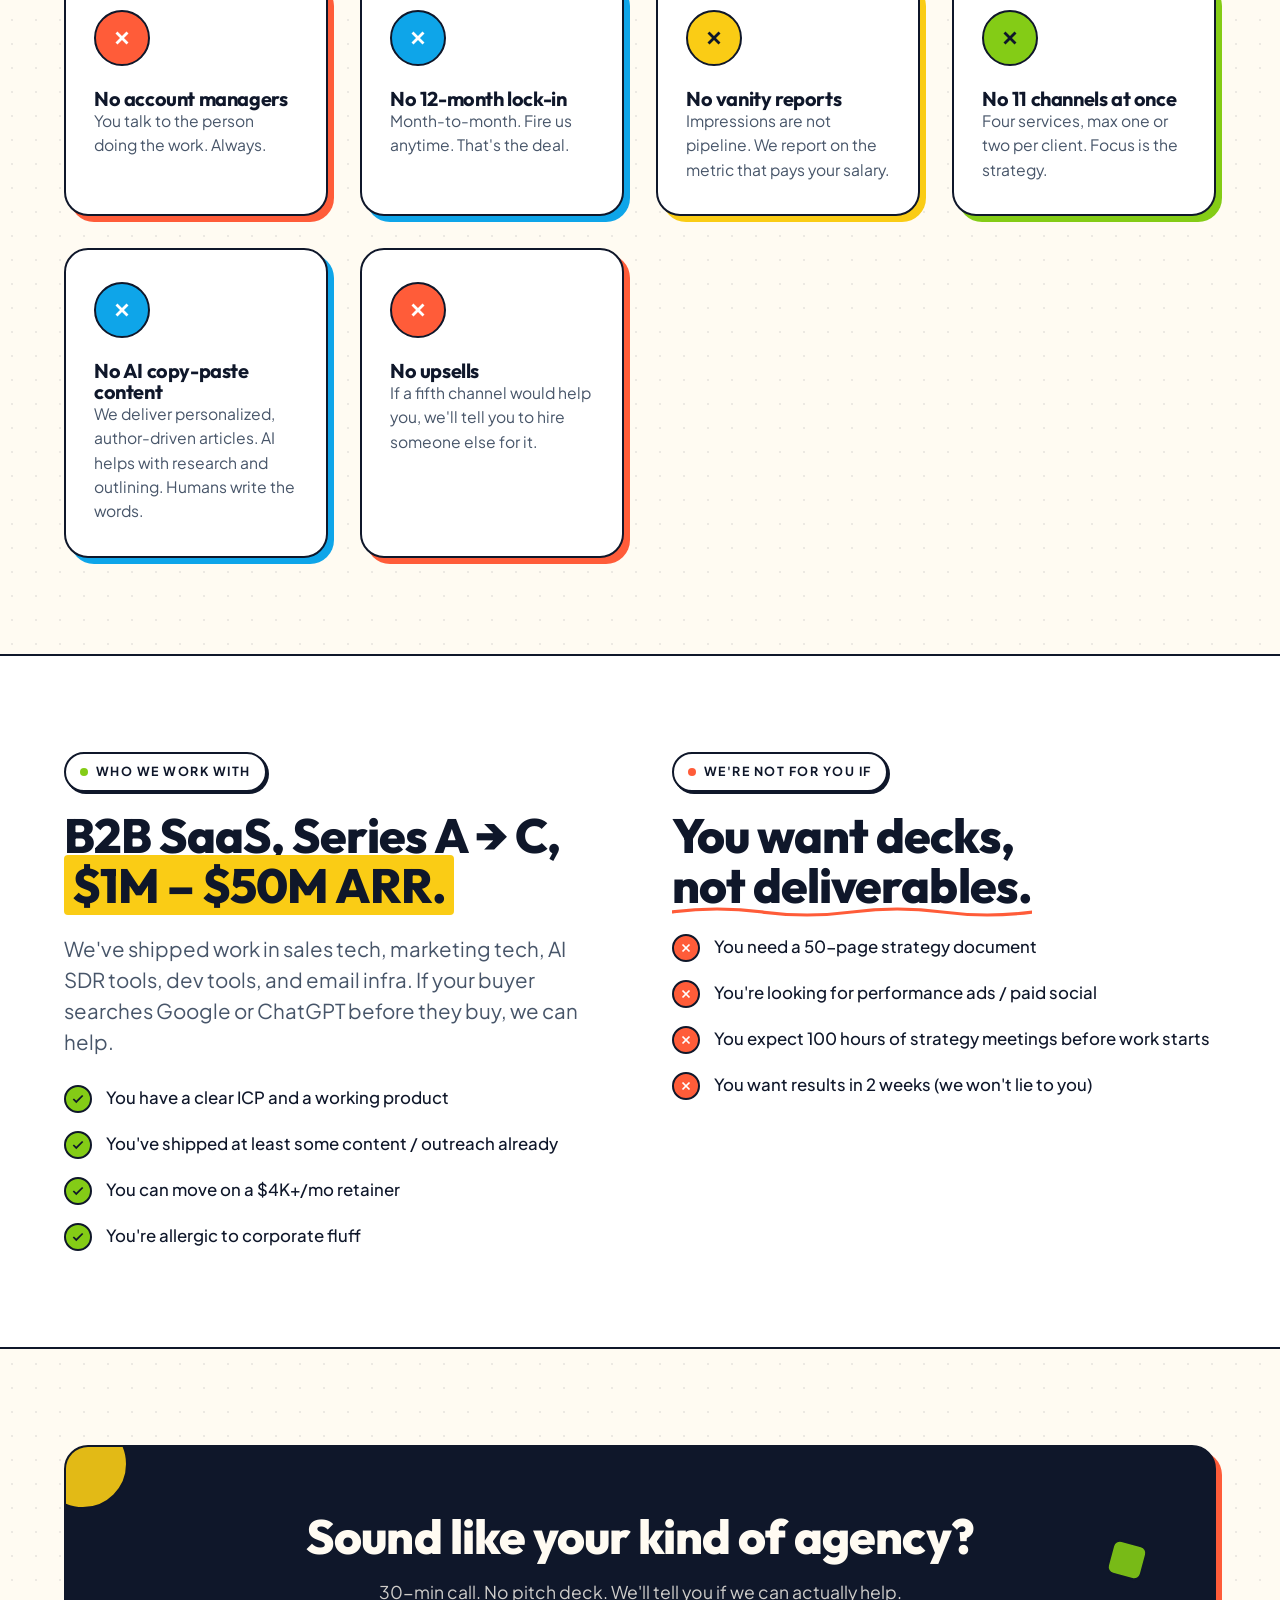
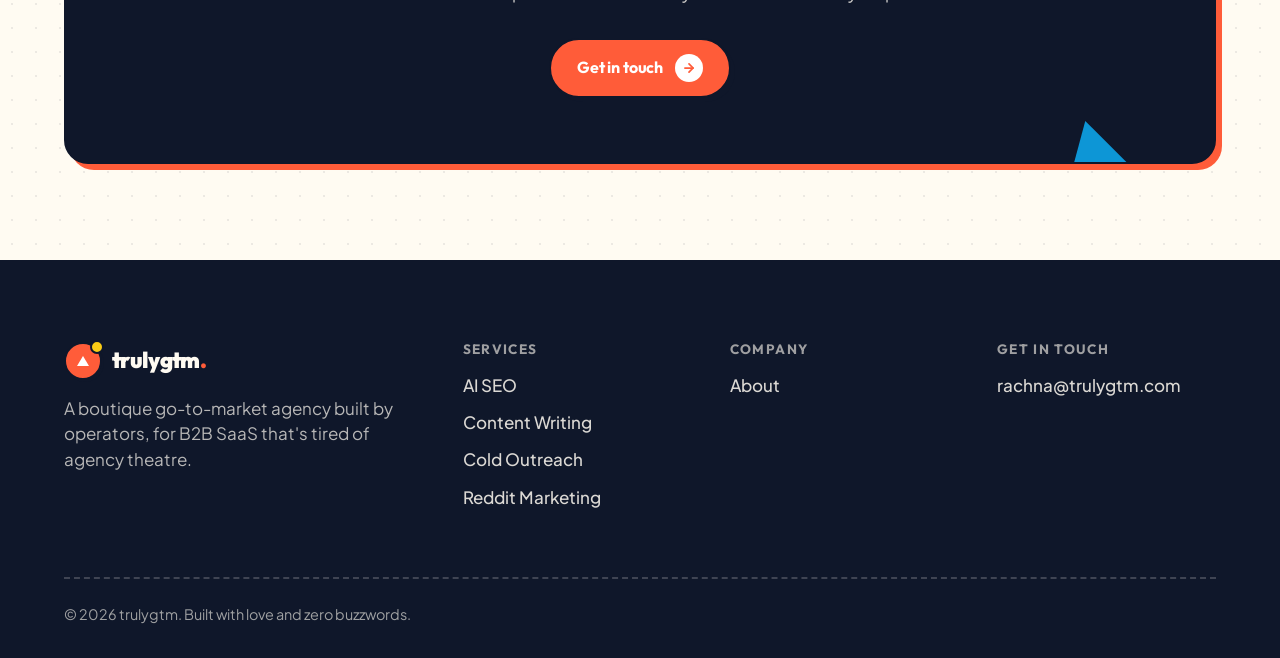
==== commit 0b2c4b23: "Add files via upload" ====
--- a/about.html
+++ b/about.html
@@ -24,7 +24,7 @@
  <li><a href="about.html" class="active">About</a></li>
  </ul>
  <div class="nav-cta">
- <a href="book-a-call.html" class="btn btn-primary">Book a call
+ <a href="mailto:rachna@trulygtm.com" class="btn btn-primary">Get in touch
  <span class="arrow"><svg width="14" height="14" viewBox="0 0 24 24" fill="none" stroke="currentColor" stroke-width="3" stroke-linecap="round" stroke-linejoin="round"><path d="M5 12h14"/><path d="m12 5 7 7-7 7"/></svg></span>
  </a>
  <button class="menu-toggle" aria-label="Open menu">
@@ -177,7 +177,7 @@
  <div class="shape shape-square" style="top: 30%; right: 6%; width: 36px; height: 36px; background: var(--quaternary); transform: rotate(15deg);"></div>
  <h2>Sound like your kind of agency?</h2>
  <p>30-min call. No pitch deck. We'll tell you if we can actually help.</p>
- <a href="book-a-call.html" class="btn btn-primary">Book a call
+ <a href="mailto:rachna@trulygtm.com" class="btn btn-primary">Get in touch
  <span class="arrow"><svg width="14" height="14" viewBox="0 0 24 24" fill="none" stroke="currentColor" stroke-width="3" stroke-linecap="round" stroke-linejoin="round"><path d="M5 12h14"/><path d="m12 5 7 7-7 7"/></svg></span>
  </a>
  </div>
@@ -207,22 +207,17 @@
  <h5>Company</h5>
  <ul>
  <li><a href="about.html">About</a></li>
- <li><a href="contact.html">Contact</a></li>
- <li><a href="book-a-call.html">Book a call</a></li>
  </ul>
  </div>
  <div>
  <h5>Get in touch</h5>
  <ul>
- <li><a href="mailto:hi@trulygtm.com">hi@trulygtm.com</a></li>
- <li><a href="#">LinkedIn</a></li>
- <li><a href="#">X / Twitter</a></li>
+ <li><a href="mailto:rachna@trulygtm.com">rachna@trulygtm.com</a></li>
  </ul>
  </div>
  </div>
  <div class="footer-bottom">
  <span>© 2026 trulygtm. Built with love and zero buzzwords.</span>
- <span>Ahmedabad, India 🇮🇳</span>
  </div>
  </div>
  </footer>
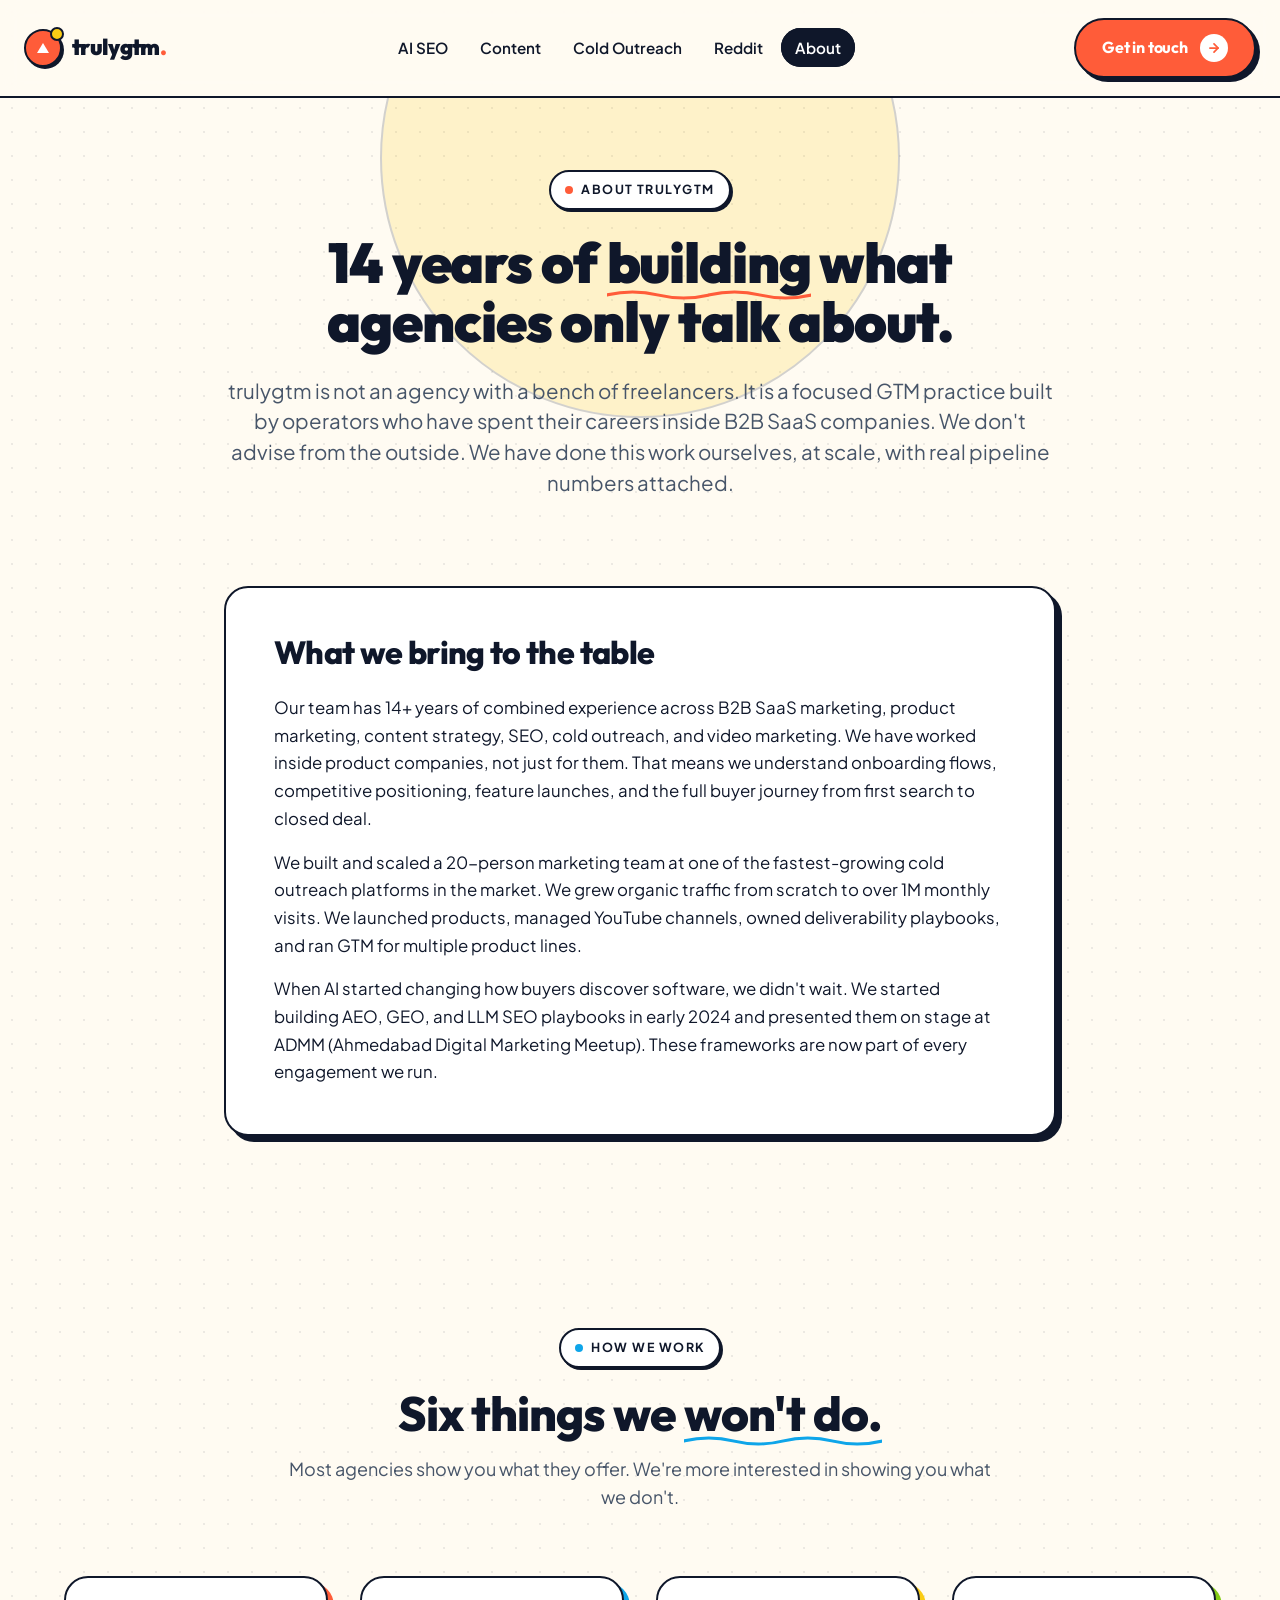
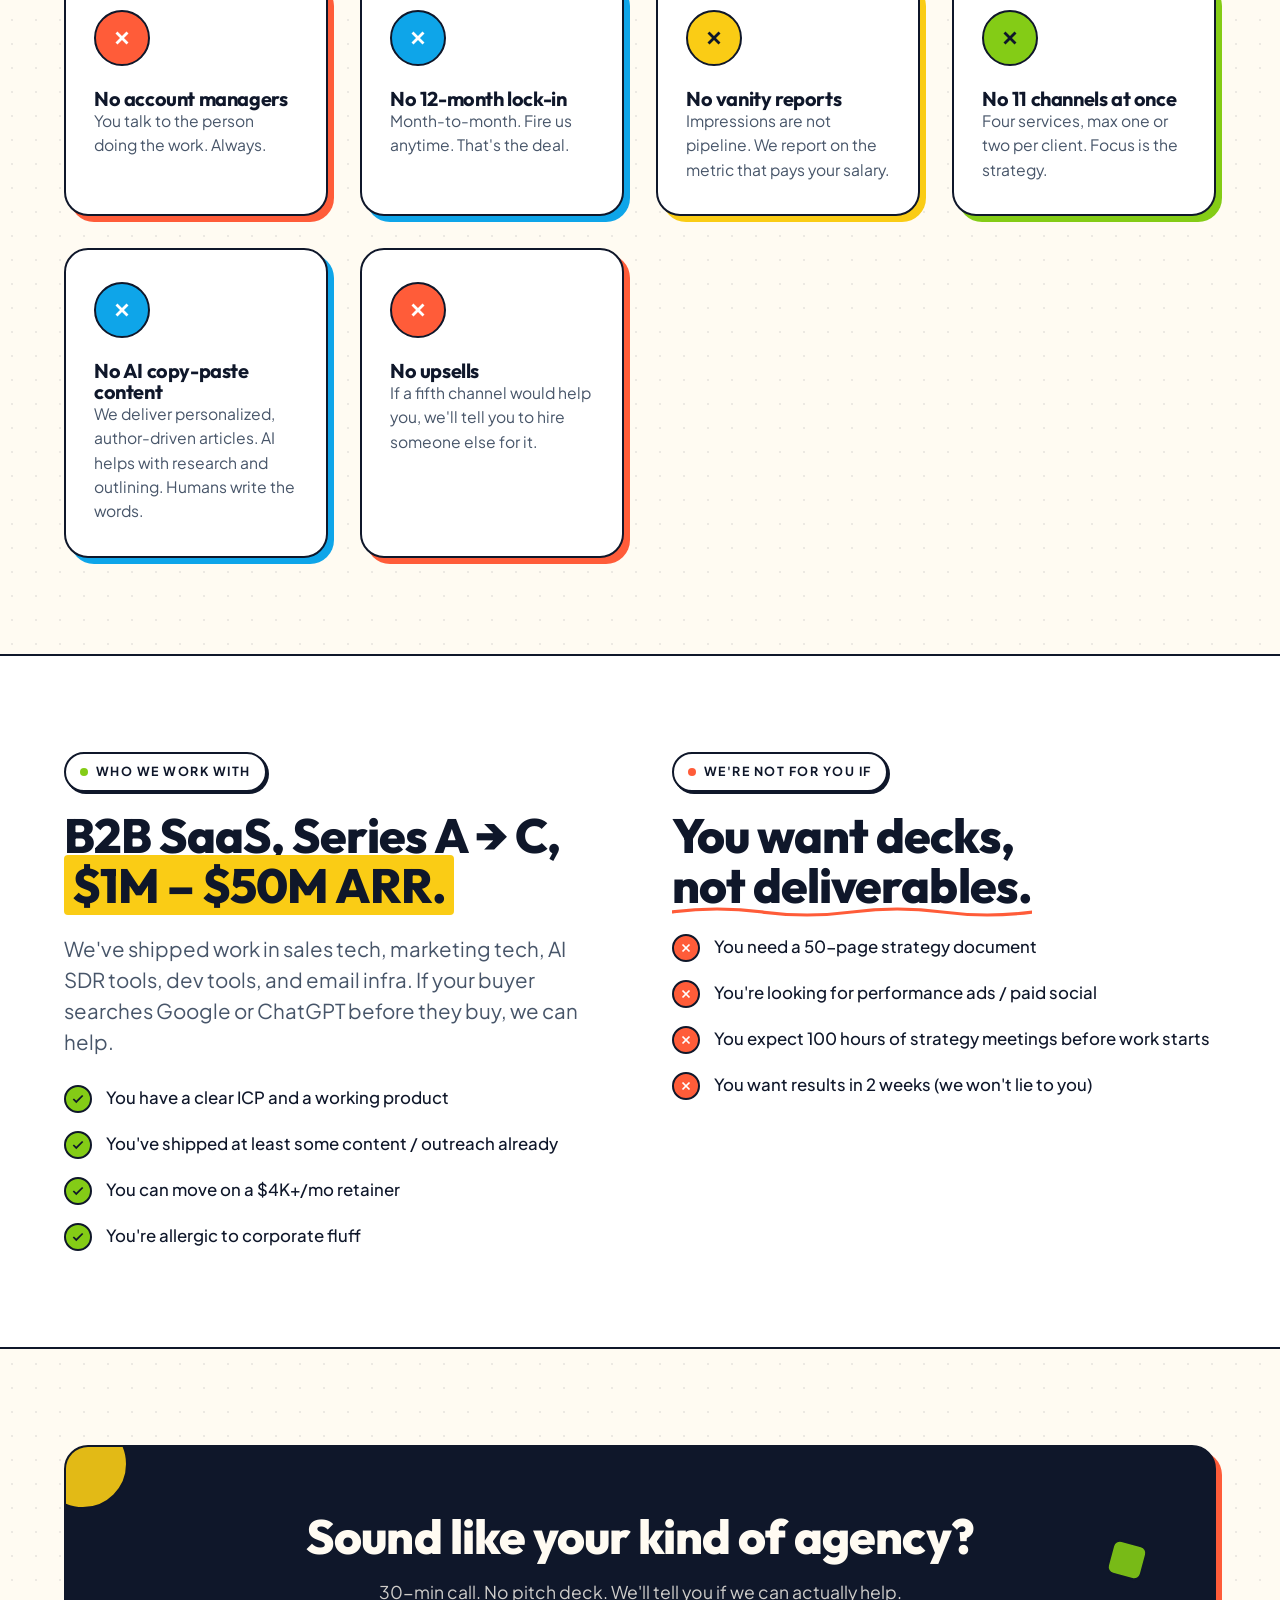
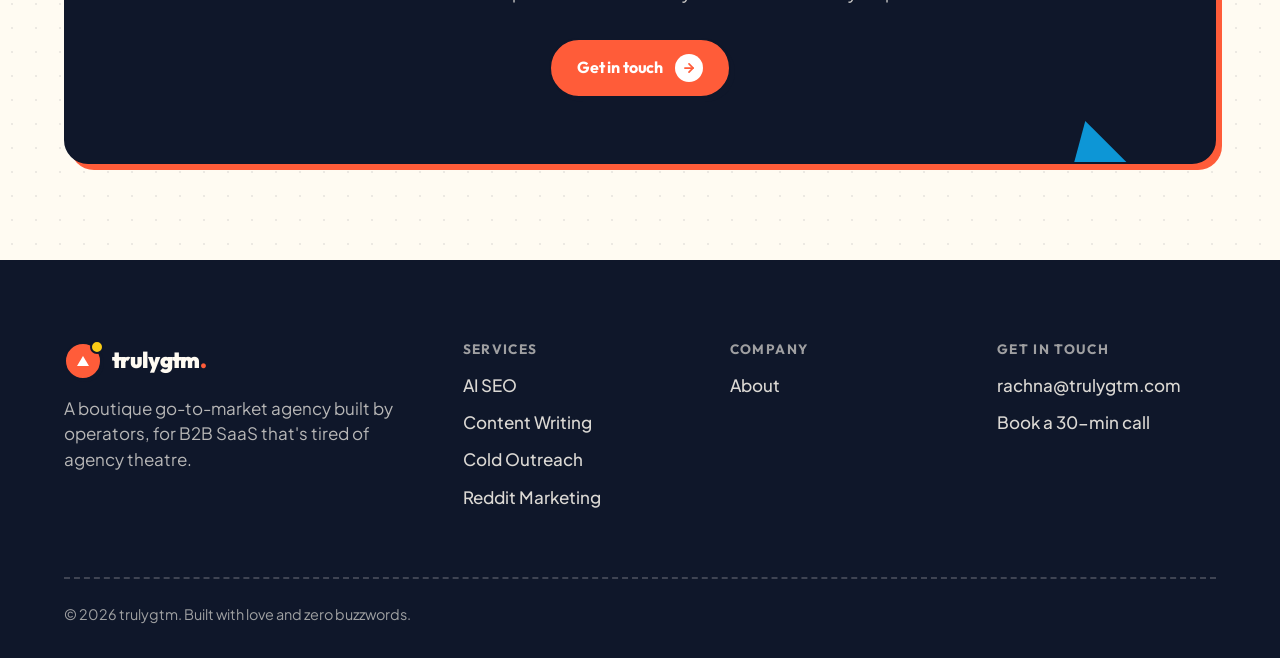
==== commit 972f752a: "Add files via upload" ====
--- a/about.html
+++ b/about.html
@@ -12,7 +12,7 @@
 
  <nav class="nav">
  <div class="nav-inner">
- <a href="index.html" class="logo">
+ <a href="/" class="logo">
  <span class="logo-mark"></span>
  <span>trulygtm<span style="color: var(--accent);">.</span></span>
  </a>
@@ -24,7 +24,7 @@
  <li><a href="about.html" class="active">About</a></li>
  </ul>
  <div class="nav-cta">
- <a href="mailto:rachna@trulygtm.com" class="btn btn-primary">Get in touch
+ <a href="https://calendly.com/rachna-trulygtm/30min" target="_blank" rel="noopener" class="btn btn-primary">Get in touch
  <span class="arrow"><svg width="14" height="14" viewBox="0 0 24 24" fill="none" stroke="currentColor" stroke-width="3" stroke-linecap="round" stroke-linejoin="round"><path d="M5 12h14"/><path d="m12 5 7 7-7 7"/></svg></span>
  </a>
  <button class="menu-toggle" aria-label="Open menu">
@@ -177,7 +177,7 @@
  <div class="shape shape-square" style="top: 30%; right: 6%; width: 36px; height: 36px; background: var(--quaternary); transform: rotate(15deg);"></div>
  <h2>Sound like your kind of agency?</h2>
  <p>30-min call. No pitch deck. We'll tell you if we can actually help.</p>
- <a href="mailto:rachna@trulygtm.com" class="btn btn-primary">Get in touch
+ <a href="https://calendly.com/rachna-trulygtm/30min" target="_blank" rel="noopener" class="btn btn-primary">Get in touch
  <span class="arrow"><svg width="14" height="14" viewBox="0 0 24 24" fill="none" stroke="currentColor" stroke-width="3" stroke-linecap="round" stroke-linejoin="round"><path d="M5 12h14"/><path d="m12 5 7 7-7 7"/></svg></span>
  </a>
  </div>
@@ -188,7 +188,7 @@
  <div class="container">
  <div class="footer-grid">
  <div>
- <a href="index.html" class="logo" style="color: var(--bg);">
+ <a href="/" class="logo" style="color: var(--bg);">
  <span class="logo-mark"></span>
  <span>trulygtm<span style="color: var(--accent);">.</span></span>
  </a>
@@ -213,6 +213,7 @@
  <h5>Get in touch</h5>
  <ul>
  <li><a href="mailto:rachna@trulygtm.com">rachna@trulygtm.com</a></li>
+ <li><a href="https://calendly.com/rachna-trulygtm/30min" target="_blank" rel="noopener">Book a 30-min call</a></li>
  </ul>
  </div>
  </div>
--- a/styles.css
+++ b/styles.css
@@ -350,22 +350,21 @@
 .nav-links a {
   font-weight: 600;
   font-size: 0.95rem;
-  padding: 10px 14px;
+  padding: 8px 12px;
+  border: 2px solid transparent;
   border-radius: var(--r-full);
-  transition: all 0.2s ease;
+  transition: background-color 0.2s ease, color 0.2s ease, border-color 0.2s ease;
 }
 
 .nav-links a:hover {
   background: var(--tertiary);
-  border: 2px solid var(--border);
-  padding: 8px 12px;
+  border-color: var(--border);
 }
 
 .nav-links a.active {
   background: var(--fg);
   color: white;
-  border: 2px solid var(--border);
-  padding: 8px 12px;
+  border-color: var(--border);
 }
 
 .nav-cta {
